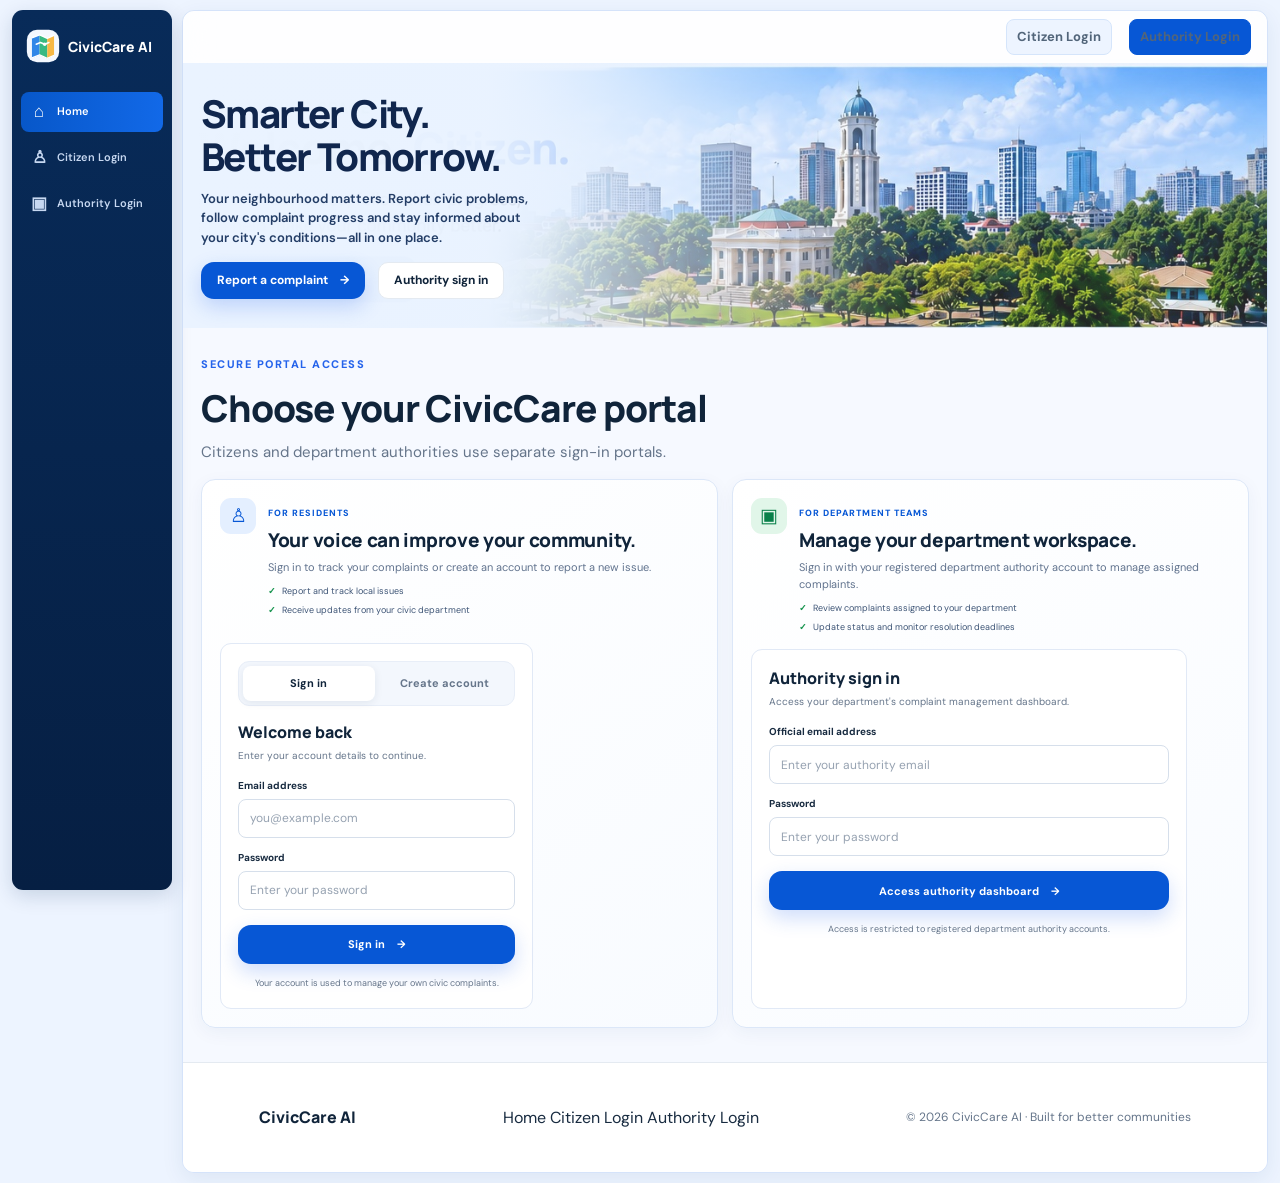
==== app/frontend/authority-dashboard.html @ 8f6accbf "Prepare CivicCare AI deployment Co-authored-by: Copilot <223556219+Copilot@users.noreply.github.com>" ====
<!DOCTYPE html>
<html lang="en">
<head>
    <meta charset="UTF-8">
    <meta name="viewport" content="width=device-width, initial-scale=1.0">
    <meta name="theme-color" content="#102a43">

    <title>Authority Dashboard | CivicCare AI</title>

    <link rel="stylesheet" href="css/style.css">
   
    <style>
        .authority-layout {
            min-height: 100vh;
            background: #f3f6fb;
            color: #172b4d;
        }

        .authority-header {
            display: flex;
            align-items: center;
            justify-content: space-between;
            gap: 20px;
            padding: 20px 5%;
            background: #102a43;
            color: #fff;
        }

        .authority-brand h1 {
            margin: 0;
            font-size: 25px;
        }

        .authority-brand p {
            margin: 5px 0 0;
            color: #cbd8e5;
            font-size: 14px;
        }

        .authority-user {
            display: flex;
            align-items: center;
            gap: 15px;
        }

        .authority-user-info {
            text-align: right;
        }

        .authority-user-info strong,
        .authority-user-info span {
            display: block;
        }

        .authority-user-info span {
            margin-top: 4px;
            color: #cbd8e5;
            font-size: 13px;
        }

        .authority-logout {
            padding: 10px 16px;
            border: 1px solid #ffffff80;
            border-radius: 8px;
            background: transparent;
            color: #fff;
            cursor: pointer;
            font-weight: 600;
        }

        .authority-logout:hover {
            background: #ffffff18;
        }

        .authority-main {
            width: min(1400px, 92%);
            margin: 30px auto;
        }

        .authority-welcome {
            margin-bottom: 25px;
        }

        .authority-welcome h2 {
            margin: 0 0 8px;
            font-size: clamp(25px, 3vw, 34px);
        }

        .authority-welcome p {
            margin: 0;
            color: #52647a;
            line-height: 1.6;
        }

        .authority-stats {
            display: grid;
            grid-template-columns: repeat(5, minmax(0, 1fr));
            gap: 16px;
            margin-bottom: 28px;
        }

        .authority-stat {
            padding: 22px;
            border: 1px solid #e1e8f0;
            border-radius: 14px;
            background: #fff;
            box-shadow: 0 4px 14px #102a4308;
        }

        .authority-stat span {
            display: block;
            color: #52647a;
            font-size: 14px;
            font-weight: 600;
        }

        .authority-stat strong {
            display: block;
            margin-top: 12px;
            font-size: 32px;
        }

        .authority-stat.submitted {
            border-top: 4px solid #2563eb;
        }

        .authority-stat.progress {
            border-top: 4px solid #d97706;
        }

        .authority-stat.resolved {
            border-top: 4px solid #15803d;
        }

        .authority-stat.rejected {
            border-top: 4px solid #dc2626;
        }

        .authority-panel {
            margin-bottom: 25px;
            padding: 24px;
            border: 1px solid #e1e8f0;
            border-radius: 14px;
            background: #fff;
            box-shadow: 0 4px 14px #102a4308;
        }

        .authority-panel-heading {
            display: flex;
            align-items: center;
            justify-content: space-between;
            gap: 15px;
            margin-bottom: 20px;
        }

        .authority-panel-heading h3 {
            margin: 0;
            font-size: 21px;
        }

        .authority-filters {
            display: grid;
            grid-template-columns: minmax(200px, 2fr) repeat(2, minmax(160px, 1fr)) auto;
            gap: 12px;
            margin-bottom: 20px;
        }

        .authority-filters input,
        .authority-filters select {
            width: 100%;
            min-width: 0;
            padding: 12px 13px;
            border: 1px solid #cbd5e1;
            border-radius: 8px;
            background: #fff;
            color: #172b4d;
            font-size: 14px;
        }

        .authority-button {
            padding: 12px 16px;
            border: 0;
            border-radius: 8px;
            background: #1769aa;
            color: #fff;
            cursor: pointer;
            font-weight: 600;
        }

        .authority-button:hover {
            background: #12548a;
        }

        .authority-button:disabled {
            opacity: 0.6;
            cursor: not-allowed;
        }

        .authority-table-wrap {
            overflow-x: auto;
        }

        .authority-table {
            width: 100%;
            border-collapse: collapse;
            text-align: left;
        }

        .authority-table th,
        .authority-table td {
            padding: 15px 13px;
            border-bottom: 1px solid #e8edf3;
            vertical-align: top;
        }

        .authority-table th {
            background: #f8fafc;
            color: #52647a;
            font-size: 12px;
            letter-spacing: 0.04em;
            text-transform: uppercase;
            white-space: nowrap;
        }

        .authority-table td {
            font-size: 14px;
            line-height: 1.6;
        }

        .authority-table td strong {
            color: #102a43;
        }

        .authority-table td select {
            min-width: 135px;
            padding: 9px;
            border: 1px solid #cbd5e1;
            border-radius: 7px;
            background: #fff;
            color: #172b4d;
        }

        .authority-status {
            display: inline-block;
            padding: 5px 9px;
            border-radius: 20px;
            font-size: 12px;
            font-weight: 700;
            white-space: nowrap;
        }

        .authority-status.submitted {
            background: #dbeafe;
            color: #1d4ed8;
        }

        .authority-status.in_progress {
            background: #fef3c7;
            color: #92400e;
        }

        .authority-status.resolved {
            background: #dcfce7;
            color: #166534;
        }

        .authority-status.rejected {
            background: #fee2e2;
            color: #991b1b;
        }

        .authority-pagination {
            display: flex;
            align-items: center;
            justify-content: space-between;
            gap: 15px;
            margin-top: 20px;
        }

        .authority-pagination p {
            color: #52647a;
            font-size: 14px;
        }

        .authority-pagination-buttons {
            display: flex;
            gap: 8px;
        }

        .authority-pagination-buttons button {
            padding: 9px 14px;
            border: 1px solid #cbd5e1;
            border-radius: 7px;
            background: #fff;
            color: #172b4d;
            cursor: pointer;
        }

        .authority-pagination-buttons button:disabled {
            opacity: 0.45;
            cursor: not-allowed;
        }

        .authority-message {
            margin-bottom: 18px;
            padding: 13px 15px;
            border-radius: 8px;
            line-height: 1.5;
        }

        .authority-message[hidden] {
            display: none;
        }

        .authority-message.error {
            background: #fee2e2;
            color: #991b1b;
        }

        .authority-message.success {
            background: #dcfce7;
            color: #166534;
        }

        .authority-message.info {
            background: #dbeafe;
            color: #1d4ed8;
        }

        .authority-empty {
            padding: 35px 15px;
            color: #64748b;
            text-align: center;
        }

        .authority-footer {
            padding: 22px;
            color: #64748b;
            text-align: center;
            font-size: 13px;
        }

        @media (max-width: 1050px) {
            .authority-stats {
                grid-template-columns: repeat(3, minmax(0, 1fr));
            }

            .authority-filters {
                grid-template-columns: repeat(2, minmax(0, 1fr));
            }
        }

        @media (max-width: 600px) {
            .authority-header {
                align-items: flex-start;
                flex-direction: column;
            }

            .authority-user {
                width: 100%;
                justify-content: space-between;
            }

            .authority-user-info {
                text-align: left;
            }

            .authority-main {
                width: 94%;
                margin-top: 22px;
            }

            .authority-stats {
                grid-template-columns: repeat(2, minmax(0, 1fr));
                gap: 10px;
            }

            .authority-stat {
                padding: 16px;
            }

            .authority-stat strong {
                font-size: 27px;
            }

            .authority-panel {
                padding: 16px;
            }

            .authority-filters {
                grid-template-columns: 1fr;
            }

            .authority-pagination {
                align-items: flex-start;
                flex-direction: column;
            }
        }
    </style>
        <link rel="stylesheet" href="css/authority-dashboard.css">
    </head>

<body class="authority-dashboard-v2">
<div class="authority-layout">

<div class="civic-dashboard-shell authority-shell">
    <aside class="civic-sidebar" aria-label="Authority navigation">
        <a class="civic-sidebar-brand" href="index.html"><span class="civic-logo"><img src="assets/civiccare-mark.svg" alt=""></span><span>CivicCare AI</span></a>
        <nav class="civic-sidebar-nav">
            <a class="is-active" href="#authority-home">▦ <span>Dashboard</span></a>
            <a href="#authority-complaints">▤ <span>Complaints</span></a>
            <a href="#authority-overdue">◷ <span>Overdue</span></a>
            <a href="#authority-insights">▥ <span>Performance</span></a>
            <a href="#notification-bell" onclick="document.getElementById('notification-bell').click(); return false;">♧ <span>Notifications</span></a>
            <a href="#weather-card">☼ <span>Weather Risk</span></a>
        </nav>
        <div class="civic-sidebar-foot">Department workspace</div>
    </aside>
    <div class="civic-dashboard-content">


    <header class="authority-header">
        <div class="authority-brand">
            <img class="brand-mark" src="assets/civiccare-mark.svg" alt="">
            <div>
                <h1>CivicCare AI</h1>
                <p>Department Authority Portal</p>
            </div>
        </div>

        <label class="dashboard-search">
            <span aria-hidden="true">⌕</span>
            <input type="search" aria-label="Search complaints" placeholder="Search complaints, departments...">
        </label>

        <div class="authority-user">
            <button
    type="button"
    class="notification-bell"
    id="notification-bell"
    aria-label="Open notifications"
    aria-expanded="false"
>
    <span aria-hidden="true">🔔</span>
    <span class="notification-count" id="notification-count" hidden>0</span>
</button>
            <div class="authority-user-info">
                <strong id="authority-user-name">Loading authority...</strong>
                <span id="authority-department-name">Loading department...</span>
            </div>

            <button
                type="button"
                class="authority-logout"
                id="authority-logout-button"
            >
                Log out
            </button>
            <a class="authority-button authority-map-link" id="open-complaints-map" href="complaints-map.html">
                <span aria-hidden="true">⌖</span> Complaints Map
            </a>
        </div>
    </header>

    <main class="authority-main" id="authority-home">
        <section class="authority-welcome" id="authority-department">
            <div class="authority-welcome-copy">
                <span class="authority-eyebrow"><i></i> DEPARTMENT OPERATIONS</span>
                <h2>Good day, <span id="authority-welcome-name">Authority</span></h2>
                <p>Review incoming reports, coordinate responses, and keep your community informed.</p>
                <a class="authority-hero-action" href="#authority-complaints">Review complaints <span aria-hidden="true">→</span></a>
            </div>
            <div class="authority-welcome-context">
                <span>YOUR DEPARTMENT</span>
                <strong id="authority-welcome-department">Loading department...</strong>
                <small>Department workspace</small>
            </div>
        </section>

        <section class="authority-stats" id="authority-stats-anchor" aria-label="Complaint statistics">
            <article class="authority-stat authority-stat-total">
                <span>Assigned Complaints</span>
                <strong id="authority-stat-total">—</strong>
            </article>

            <article class="authority-stat authority-stat-submitted">
                <span>Submitted</span>
                <strong id="authority-stat-submitted">—</strong>
            </article>

            <article class="authority-stat progress">
                <span>In Progress</span>
                <strong id="authority-stat-progress">—</strong>
            </article>

            <article class="authority-stat resolved">
                <span>Resolved</span>
                <strong id="authority-stat-resolved">—</strong>
            </article>
            <article class="authority-stat rejected">
                <span>Rejected</span>
                <strong id="authority-stat-rejected">—</strong>
            </article>
        </section>

        <section class="authority-insights" id="authority-insights" aria-label="Department insights">
            <article class="authority-insight-card department-performance">
                <h2>Department Performance</h2>
                <div class="performance-content">
                    <div class="performance-donut performance-donut-empty" id="authority-performance-chart" role="img" aria-label="Department performance will appear when complaint data loads">
                        <span id="authority-performance-percent">0%</span>
                    </div>
                    <div class="performance-legend">
                        <span><i class="legend-resolved"></i> Resolved <strong id="authority-legend-resolved">—</strong></span>
                        <span><i class="legend-progress"></i> In Progress <strong id="authority-legend-progress">—</strong></span>
                        <span><i class="legend-submitted"></i> Submitted <strong id="authority-legend-submitted">—</strong></span>
                        <span><i class="legend-rejected"></i> Rejected <strong id="authority-legend-rejected">—</strong></span>
                    </div>
                </div>
            </article>

            <div class="authority-insight-stack">
                <article class="authority-insight-card overdue-card" id="authority-overdue">
                    <div>
                        <h2>Overdue Complaints</h2>
                        <strong id="authority-overdue-count">—</strong>
                        <a href="#authority-complaints">View details <span aria-hidden="true">→</span></a>
                    </div>
                </article>
                <article class="authority-insight-card recent-activity-card">
                    <h2>Recent Activity</h2>
                    <ul id="authority-recent-activity">
                        <li>Loading recent complaints...</li>
                    </ul>
                </article>
            </div>
        </section>

        <div
            id="authority-message"
            class="authority-message"
            role="status"
            aria-live="polite"
            hidden>
        </div>            
        
        <div class="authority-weather-grid">
        <section class="weather-card" id="weather-card">
            <div class="weather-header">
                <div>
                    <p class="weather-eyebrow">CITY CONDITIONS</p>
                    <h2>Live Weather</h2>
                    <p id="weather-location">Loading location...</p>
                </div>
                <div class="weather-icon" id="weather-icon">🌤️</div>
            </div>

            <div id="weather-message" class="weather-message" role="status">
                Loading current weather...
            </div>

            <div id="weather-details" class="weather-details" hidden>
                <div class="weather-main">
                    <span id="weather-temperature">--°C</span>
                    <span id="weather-condition">Checking conditions...</span>
                </div>

                <div class="weather-metrics">
                    <div class="weather-metric">
                        <span>Feels like</span>
                        <strong id="weather-feels-like">--°C</strong>
                    </div>

                    <div class="weather-metric">
                        <span>Humidity</span>
                        <strong id="weather-humidity">--%</strong>
                    </div>

                    <div class="weather-metric">
                        <span>Wind speed</span>
                        <strong id="weather-wind">-- km/h</strong>
                    </div>

                    <div class="weather-metric">
                        <span>Precipitation</span>
                        <strong id="weather-rain">-- mm</strong>
                    </div>
                </div>
            </div>

            <details class="weather-location-tools">
                <summary>Change location</summary>
            <div class="weather-controls">
                <button type="button" id="weather-use-location">
                    📍 Use My Location
                </button>

                <form id="weather-city-form">
                    <label for="weather-city">Search city</label>
                    <input
                        type="text"
                        id="weather-city"
                        placeholder="Enter a city, e.g. Bengaluru"
                        maxlength="100"
                        autocomplete="off"
                    >
                    <button type="submit">Search</button>
                </form>

                <button type="button" id="weather-refresh">
                    ↻ Refresh
                </button>
            </div>
            </details>

            <p class="weather-note">
                Conditions can change quickly. Follow official local alerts during emergencies.
            </p>
        </section>
        

       <!-- Weather Risk Intelligence Panel -->
<section class="risk-dashboard" id="risk-dashboard">
    <div class="risk-panel-heading">
        <div>
            <p class="risk-eyebrow">CIVICCARE INTELLIGENCE</p>
            <h2>Weather Risk Monitor</h2>
            <p id="risk-location">Loading location...</p>
        </div>

        <div class="risk-overall-wrap">
            <span>Overall Risk Level</span>
            <strong id="risk-overall" data-risk="low">Loading...</strong>
        </div>
    </div>

    <p id="risk-message" role="status">
        Assessing current weather risks...
    </p>

    <div class="risk-indicators" id="risk-indicators"></div>

    <button type="button" id="risk-refresh">
        Refresh alerts
    </button>
</section>
<!-- End Weather Risk Intelligence Panel -->
</div>

        <section class="authority-quick-filters">
    <div class="quick-filter-heading">
        <div>
            <h2>Complaint Overview</h2>
            <p>Quickly filter complaints by their current status.</p>
        </div>
        <span class="live-indicator">● Live data</span>
    </div>

    <div class="quick-filter-buttons">
        <button type="button" class="quick-filter active"
                onclick="filterAuthorityComplaints('')">
            All Complaints
        </button>

        <button type="button" class="quick-filter"
                onclick="filterAuthorityComplaints('submitted')">
            Submitted
        </button>

        <button type="button" class="quick-filter"
                onclick="filterAuthorityComplaints('in_progress')">
            In Progress
        </button>

        <button type="button" class="quick-filter"
                onclick="filterAuthorityComplaints('resolved')">
            Resolved
        </button>

        <button type="button" class="quick-filter"
                onclick="filterAuthorityComplaints('rejected')">
            Rejected
        </button>
    </div>
</section>

        <section class="authority-panel" id="authority-complaints">
            <div class="authority-panel-heading">
                <h3>Department Complaints</h3>

                <button
                    type="button"
                    class="authority-button"
                    id="authority-refresh-button"
                >
                    Refresh
                </button>
            </div>

            <div class="authority-filters">
                <input
                    type="search"
                    id="authority-search"
                    placeholder="Search title, description, location..."
                    aria-label="Search complaints"
                >

                <select id="authority-status-filter" aria-label="Filter by status">
                    <option value="">All statuses</option>
                    <option value="submitted">Submitted</option>
                    <option value="in_progress">In Progress</option>
                    <option value="resolved">Resolved</option>
                    <option value="rejected">Rejected</option>
                </select>

                <select id="authority-category-filter" aria-label="Filter by category">
                    <option value="">All categories</option>
                    <option value="garbage">Garbage</option>
                    <option value="roads">Roads</option>
                    <option value="streetlights">Streetlights</option>
                    <option value="water supply">Water Supply</option>
                    <option value="drainage">Drainage</option>
                    <option value="public safety">Public Safety</option>
                    <option value="other">Other</option>
                </select>

                <button
                    type="button"
                    class="authority-button"
                    id="authority-apply-filters"
                >
                    Apply filters
                </button>
            </div>

            <div class="authority-table-wrap">
                <table class="authority-table">
                    <thead>
                        <tr>
                            <th>ID / Date</th>
                            <th>Complaint</th>
                            <th>Category</th>
                            <th>Location</th>
                            <th>Status</th>
                            <th>Due Date</th>
                            <th>Update Status</th>
                        </tr>
                    </thead>

                    <tbody id="authority-complaints-body">
                        <tr>
                            <td colspan="7" class="authority-empty">
                                Loading complaints...
                            </td>
                        </tr>
                    </tbody>
                </table>
            </div>

            <div class="authority-pagination">
                <p id="authority-pagination-info">Loading page information...</p>

                <div class="authority-pagination-buttons">
                    <button
                        type="button"
                        id="authority-previous-page"
                        disabled
                    >
                        Previous
                    </button>

                    <button
                        type="button"
                        id="authority-next-page"
                        disabled
                    >
                        Next
                    </button>
                </div>
            </div>
        </section>
    </main>

    <footer class="authority-footer">
        CivicCare AI · Supporting accountable civic issue resolution
    </footer>

    </div>
</div>
</div>

<script src="js/authority-dashboard.js"></script>
<script src="js/weather.js"></script>
<script src="js/risk-dashboard.js"></script>
<script src="js/notifications.js"></script>
</body>
</html>
---- app/frontend/css/style.css ----
@import url('https://fonts.googleapis.com/css2?family=DM+Sans:wght@400;500;600;700&family=Manrope:wght@400;500;600;700;800&display=swap');

:root {
    --navy: #10243a;
    --navy-light: #18344f;
    --blue: #2463eb;
    --blue-light: #eaf1ff;
    --green: #17845d;
    --green-light: #e4f5ed;
    --text: #182b40;
    --muted: #65758a;
    --surface: #ffffff;
    --background: #f6f8fb;
    --border: #e4eaf1;
    --radius: 20px;
    --shadow: 0 18px 50px rgba(16, 36, 58, 0.08);
}

* {
    box-sizing: border-box;
    margin: 0;
    padding: 0;
}

html {
    scroll-behavior: smooth;
    scroll-padding-top: 90px;
}

body {
    font-family: 'DM Sans', sans-serif;
    color: var(--text);
    background: var(--background);
    line-height: 1.6;
    -webkit-font-smoothing: antialiased;
}

a {
    color: inherit;
    text-decoration: none;
}

.topbar {
    min-height: 82px;
    padding: 0 7%;
    display: flex;
    align-items: center;
    justify-content: space-between;
    background: rgba(255, 255, 255, 0.96);
    border-bottom: 1px solid var(--border);
}

.brand {
    display: flex;
    align-items: center;
    gap: 12px;
}

.brand-icon {
    width: 44px;
    height: 44px;
    display: grid;
    place-items: center;
    color: white;
    background: var(--blue);
    border-radius: 13px;
    font-family: 'Manrope', sans-serif;
    font-size: 25px;
    font-weight: 800;
}

.brand-copy {
    display: flex;
    flex-direction: column;
    line-height: 1.3;
}

.brand-copy strong {
    font-family: 'Manrope', sans-serif;
    font-size: 19px;
    font-weight: 800;
    letter-spacing: -0.7px;
}

.brand-copy strong span {
    color: var(--blue);
}

.brand-copy small {
    margin-top: 3px;
    color: var(--muted);
    font-size: 9px;
    font-weight: 700;
    letter-spacing: 1.4px;
}

.topbar-link {
    color: var(--navy);
    font-size: 14px;
    font-weight: 700;
}

.topbar-link span {
    margin-left: 6px;
    color: var(--blue);
}

.hero {
    min-height: 550px;
    padding: 75px 9% 85px;
    display: grid;
    grid-template-columns: 1.05fr 0.95fr;
    align-items: center;
    gap: 60px;
    overflow: hidden;
    background:
        radial-gradient(ellipse at 82% 35%, #e5edff 0, transparent 42%),
        linear-gradient(120deg, #ffffff 15%, #f4f7ff 100%);
}

.hero-content {
    max-width: 570px;
}

.eyebrow {
    display: inline-flex;
    align-items: center;
    gap: 9px;
    padding: 8px 13px;
    color: #2354bd;
    background: #eaf1ff;
    border: 1px solid #d9e5ff;
    border-radius: 30px;
    font-size: 11px;
    font-weight: 800;
    letter-spacing: 1.1px;
}

.status-dot,
.live-indicator {
    width: 8px;
    height: 8px;
    background: #19a66e;
    border-radius: 50%;
}

.hero h1 {
    margin-top: 25px;
    color: var(--navy);
    font-family: 'Manrope', sans-serif;
    font-size: clamp(38px, 4.4vw, 61px);
    font-weight: 800;
    line-height: 1.12;
    letter-spacing: -2.6px;
}

.hero h1 span {
    color: var(--blue);
}

.hero-description {
    max-width: 520px;
    margin-top: 23px;
    color: var(--muted);
    font-size: 16px;
    line-height: 1.9;
}

.hero-actions {
    display: flex;
    flex-wrap: wrap;
    gap: 13px;
    margin-top: 31px;
}

.button {
    min-height: 49px;
    padding: 0 21px;
    display: inline-flex;
    align-items: center;
    justify-content: center;
    gap: 12px;
    border: 1px solid transparent;
    border-radius: 10px;
    font-size: 14px;
    font-weight: 700;
    transition: transform 0.2s ease, box-shadow 0.2s ease;
}

.button:hover,
.portal-link:hover {
    transform: translateY(-2px);
}

.button-primary {
    color: white;
    background: var(--blue);
    box-shadow: 0 8px 20px rgba(36, 99, 235, 0.22);
}

.button-primary:hover {
    box-shadow: 0 12px 25px rgba(36, 99, 235, 0.3);
}

.button-secondary {
    color: var(--navy);
    background: white;
    border-color: var(--border);
}

.hero-note {
    margin-top: 24px;
    color: var(--muted);
    font-size: 12px;
}

.hero-note span {
    margin-right: 6px;
    color: var(--green);
    font-weight: 800;
}

.hero-visual {
    min-height: 390px;
    position: relative;
    display: flex;
    align-items: center;
    justify-content: center;
}

.visual-glow {
    position: absolute;
    width: 320px;
    height: 320px;
    background: #dce7ff;
    border-radius: 50%;
    filter: blur(2px);
}

.visual-label {
    position: absolute;
    top: 0;
    left: 4%;
    z-index: 3;
    padding: 13px 16px;
    display: flex;
    align-items: center;
    gap: 11px;
    background: white;
    border: 1px solid var(--border);
    border-radius: 13px;
    box-shadow: var(--shadow);
}

.visual-label-icon {
    width: 36px;
    height: 36px;
    display: grid;
    place-items: center;
    color: var(--blue);
    background: var(--blue-light);
    border-radius: 10px;
    font-size: 22px;
}

.visual-label strong,
.floating-card strong {
    display: block;
    color: var(--navy);
    font-size: 12px;
}

.visual-label small,
.floating-card small {
    display: block;
    margin-top: 2px;
    color: var(--muted);
    font-size: 10px;
}

.city-art {
    position: relative;
    width: 100%;
    max-width: 460px;
    height: 320px;
    overflow: hidden;
    border: 1px solid #dce5fa;
    border-radius: 45% 45% 24px 24px;
    background: linear-gradient(180deg, #dbe8ff 0%, #f5f8ff 78%);
    box-shadow: 0 24px 60px rgba(41, 76, 142, 0.13);
}

.sun {
    position: absolute;
    top: 35px;
    right: 70px;
    width: 55px;
    height: 55px;
    background: #ffda8b;
    border-radius: 50%;
}

.cloud {
    position: absolute;
    width: 58px;
    height: 15px;
    background: rgba(255, 255, 255, 0.9);
    border-radius: 30px;
}

.cloud::before,
.cloud::after {
    position: absolute;
    content: '';
    background: inherit;
    border-radius: 50%;
}

.cloud::before {
    width: 22px;
    height: 22px;
    left: 10px;
    top: -10px;
}

.cloud::after {
    width: 18px;
    height: 18px;
    right: 10px;
    top: -7px;
}

.cloud-one {
    top: 65px;
    left: 45px;
}

.cloud-two {
    top: 105px;
    right: 32px;
    transform: scale(0.75);
}

.building {
    position: absolute;
    bottom: 75px;
    display: flex;
    align-content: start;
    justify-content: center;
    flex-wrap: wrap;
    gap: 10px;
    padding: 14px 8px;
    border-radius: 5px 5px 0 0;
    background: #91a9d2;
}

.building span {
    width: 9px;
    height: 13px;
    background: #e6efff;
    border-radius: 2px;
}

.building-one {
    left: 9%;
    width: 62px;
    height: 115px;
    background: #91a9d2;
}

.building-two {
    left: 24%;
    width: 75px;
    height: 160px;
    background: #6d8dbc;
}

.building-three {
    left: 42%;
    width: 69px;
    height: 128px;
    background: #a4b7d7;
}

.building-four {
    right: 17%;
    width: 78px;
    height: 177px;
    background: #7795c2;
}

.building-five {
    right: 4%;
    width: 50px;
    height: 105px;
    background: #a5b8d6;
}

.city-ground {
    position: absolute;
    bottom: 65px;
    width: 100%;
    height: 16px;
    background: #91c9b0;
}

.road {
    position: absolute;
    bottom: 0;
    width: 100%;
    height: 68px;
    background: #536b88;
}

.road-line {
    position: absolute;
    bottom: 31px;
    left: 0;
    width: 100%;
    border-top: 3px dashed #ffffff;
}

.tree {
    position: absolute;
    z-index: 2;
    bottom: 65px;
    width: 22px;
    height: 36px;
    background: #21835d;
    border-radius: 50% 50% 35% 35%;
}

.tree::after {
    position: absolute;
    content: '';
    bottom: -11px;
    left: 9px;
    width: 5px;
    height: 16px;
    background: #7e634b;
}

.tree-one {
    left: 6%;
}

.tree-two {
    right: 6%;
    transform: scale(1.15);
}

.map-pin {
    position: absolute;
    z-index: 3;
    width: 34px;
    height: 34px;
    display: grid;
    place-items: center;
    color: white;
    background: var(--blue);
    border: 3px solid white;
    border-radius: 50% 50% 50% 4px;
    box-shadow: 0 4px 12px #536f9b;
    transform: rotate(-45deg);
}

.map-pin span {
    transform: rotate(45deg);
    font-weight: 800;
}

.pin-one {
    top: 125px;
    left: 35%;
}

.pin-two {
    top: 165px;
    right: 20%;
    background: #159565;
}

.floating-card {
    position: absolute;
    z-index: 4;
    padding: 13px 15px;
    display: flex;
    align-items: center;
    gap: 11px;
    background: white;
    border: 1px solid var(--border);
    border-radius: 13px;
    box-shadow: var(--shadow);
}

.floating-card-top {
    top: 96px;
    right: -4%;
}

.floating-card-bottom {
    bottom: 4px;
    left: -3%;
}

.floating-icon {
    width: 36px;
    height: 36px;
    display: grid;
    place-items: center;
    border-radius: 10px;
    font-size: 20px;
    font-weight: 800;
}

.icon-blue {
    color: var(--blue);
    background: var(--blue-light);
}

.icon-green {
    color: var(--green);
    background: var(--green-light);
}

.live-indicator {
    margin-left: 7px;
    flex-shrink: 0;
}

.portal-section,
.process-section {
    max-width: 1180px;
    margin: 0 auto;
    padding: 85px 35px;
}

.section-heading {
    margin-bottom: 30px;
    display: flex;
    align-items: end;
    justify-content: space-between;
    gap: 20px;
}

.section-kicker {
    color: var(--blue);
    font-size: 11px;
    font-weight: 800;
    letter-spacing: 1.5px;
}

.section-heading h2,
.closing-banner h2 {
    margin-top: 9px;
    color: var(--navy);
    font-family: 'Manrope', sans-serif;
    font-size: clamp(28px, 3vw, 37px);
    font-weight: 800;
    line-height: 1.25;
    letter-spacing: -1px;
}

.section-heading p {
    margin-top: 9px;
    color: var(--muted);
    font-size: 15px;
}

.section-number {
    padding-bottom: 6px;
    color: #8491a3;
    font-size: 12px;
    font-weight: 700;
    letter-spacing: 1px;
}

.portal-grid {
    display: grid;
    grid-template-columns: repeat(2, minmax(0, 1fr));
    gap: 24px;
}

.portal-card {
    min-height: 300px;
    padding: 29px;
    background: white;
    border: 1px solid var(--border);
    border-radius: var(--radius);
    box-shadow: 0 10px 35px rgba(16, 36, 58, 0.035);
    transition: transform 0.2s ease, box-shadow 0.2s ease;
}

.portal-card:hover {
    transform: translateY(-4px);
    box-shadow: var(--shadow);
}

.portal-icon {
    width: 51px;
    height: 51px;
    display: grid;
    place-items: center;
    border-radius: 14px;
    font-size: 26px;
}

.citizen-icon {
    color: var(--blue);
    background: var(--blue-light);
}

.authority-icon {
    color: var(--green);
    background: var(--green-light);
}

.portal-tag {
    display: block;
    margin-top: 20px;
    color: var(--muted);
    font-size: 10px;
    font-weight: 800;
    letter-spacing: 1.2px;
}

.portal-card h3 {
    margin-top: 5px;
    color: var(--navy);
    font-family: 'Manrope', sans-serif;
    font-size: 23px;
    font-weight: 800;
}

.portal-card p {
    max-width: 420px;
    margin-top: 9px;
    color: var(--muted);
    font-size: 14px;
    line-height: 1.8;
}

.portal-link {
    display: inline-flex;
    align-items: center;
    gap: 10px;
    margin-top: 22px;
    color: var(--blue);
    font-size: 13px;
    font-weight: 800;
    transition: transform 0.2s ease;
}

.authority-card .portal-link {
    color: var(--green);
}

.access-placeholder {
    margin-top: 15px;
    padding: 19px 22px;
    scroll-margin-top: 100px;
    background: white;
    border: 1px dashed #c9d5e4;
    border-radius: 12px;
}

.access-placeholder strong {
    color: var(--navy);
    font-size: 14px;
}

.access-placeholder p {
    margin-top: 4px;
    color: var(--muted);
    font-size: 13px;
}

.process-section {
    padding-top: 25px;
}

.process-grid {
    display: grid;
    grid-template-columns: repeat(3, minmax(0, 1fr));
    gap: 22px;
}

.process-item {
    padding: 25px;
    background: white;
    border: 1px solid var(--border);
    border-radius: 15px;
}

.process-number {
    color: var(--blue);
    font-family: 'Manrope', sans-serif;
    font-size: 30px;
    font-weight: 800;
    letter-spacing: -1px;
}

.process-item h3 {
    margin-top: 13px;
    color: var(--navy);
    font-size: 19px;
}

.process-item p {
    margin-top: 8px;
    color: var(--muted);
    font-size: 14px;
    line-height: 1.8;
}

.closing-banner {
    margin: 0 7% 65px;
    padding: 44px 48px;
    display: flex;
    align-items: center;
    justify-content: space-between;
    gap: 25px;
    color: white;
    background:
        radial-gradient(ellipse at 85% 15%, #294b74 0%, transparent 45%),
        var(--navy);
    border-radius: 22px;
}

.closing-banner .section-kicker {
    color: #9fc1ff;
}

.closing-banner h2 {
    color: white;
    font-size: clamp(25px, 3vw, 34px);
}

.button-light {
    flex-shrink: 0;
    color: var(--navy);
    background: white;
}

.footer {
    min-height: 110px;
    padding: 25px 7%;
    display: flex;
    align-items: center;
    justify-content: space-between;
    flex-wrap: wrap;
    gap: 12px 25px;
    background: white;
    border-top: 1px solid var(--border);
}

.footer-brand {
    color: var(--navy);
    font-family: 'Manrope', sans-serif;
    font-weight: 800;
}

.footer p,
.footer > span {
    color: var(--muted);
    font-size: 12px;
}
/* SLA and emergency indicators */
.authority-due-date {
    min-width: 155px;
}

.sla-badge {
    display: inline-block;
    padding: 5px 10px;
    margin: 3px 0;
    border-radius: 6px;
    font-size: 12px;
    font-weight: 700;
}

.sla-overdue {
    background: #fee2e2;
    color: #991b1b;
}

.sla-emergency {
    background: #ffedd5;
    color: #9a3412;
}

.sla-muted {
    color: #64748b;
    font-size: 12px;
}
@media (max-width: 1050px) {
    .hero {
        padding-right: 6%;
        padding-left: 6%;
        gap: 35px;
    }

    .floating-card-top {
        right: -1%;
    }

    .floating-card-bottom {
        left: -1%;
    }
}

@media (max-width: 800px) {
    .hero {
        grid-template-columns: 1fr;
        padding: 60px 7% 70px;
    }

    .hero-content {
        max-width: 650px;
    }

    .hero-visual {
        width: 100%;
        max-width: 550px;
        margin: 10px auto 0;
    }

    .portal-section,
    .process-section {
        padding: 65px 6%;
    }

    .closing-banner {
        margin-right: 6%;
        margin-left: 6%;
        padding: 35px;
    }
}

@media (max-width: 560px) {
    .topbar {
        min-height: 72px;
        padding: 0 5%;
    }

    .brand-icon {
        width: 39px;
        height: 39px;
    }

    .brand-copy strong {
        font-size: 17px;
    }

    .brand-copy small {
        font-size: 8px;
        letter-spacing: 0.9px;
    }

    .topbar-link {
        font-size: 12px;
    }

    .hero {
        padding: 48px 6% 55px;
    }

    .hero h1 {
        font-size: clamp(37px, 10vw, 49px);
        letter-spacing: -1.7px;
    }

    .hero-description {
        font-size: 14px;
    }

    .hero-visual {
        min-height: 320px;
    }

    .city-art {
        height: 270px;
    }

    .visual-glow {
        width: 250px;
        height: 250px;
    }

    .visual-label {
        left: 0;
        top: -3px;
        padding: 9px 11px;
    }

    .visual-label-icon {
        width: 30px;
        height: 30px;
    }

    .floating-card {
        padding: 10px;
        gap: 8px;
    }

    .floating-card-top {
        top: 76px;
        right: -3px;
    }

    .floating-card-bottom {
        bottom: -2px;
        left: -3px;
    }

    .floating-icon {
        width: 31px;
        height: 31px;
        font-size: 17px;
    }

    .floating-card strong {
        font-size: 10px;
    }

    .floating-card small {
        font-size: 9px;
    }

    .building {
        bottom: 67px;
        gap: 7px;
        padding: 12px 6px;
    }

    .building-one {
        height: 90px;
    }

    .building-two {
        height: 130px;
    }

    .building-three {
        height: 105px;
    }

    .building-four {
        height: 145px;
    }

    .building-five {
        height: 85px;
    }

    .city-ground {
        bottom: 57px;
    }

    .road {
        height: 60px;
    }

    .road-line {
        bottom: 27px;
    }

    .tree {
        bottom: 57px;
    }

    .portal-grid,
    .process-grid {
        grid-template-columns: 1fr;
    }

    .portal-card {
        min-height: auto;
        padding: 24px;
    }

    .section-heading {
        align-items: start;
    }

    .section-number {
        font-size: 10px;
        white-space: nowrap;
    }

    .closing-banner {
        margin-bottom: 40px;
        padding: 30px 23px;
        align-items: flex-start;
        flex-direction: column;
    }

    .footer {
        align-items: flex-start;
        flex-direction: column;
        gap: 8px;
    }
}

@media (prefers-reduced-motion: reduce) {
    *,
    *::before,
    *::after {
        scroll-behavior: auto !important;
        transition-duration: 0.01ms !important;
    }
}


/* Citizen authentication */

.auth-section {
    max-width: 1180px;
    margin: 0 auto;
    padding: 65px 35px 90px;
    display: grid;
    grid-template-columns: 0.9fr 1.1fr;
    align-items: start;
    gap: 55px;
    scroll-margin-top: 90px;
}

.auth-intro h2 {
    margin-top: 12px;
    color: var(--navy);
    font-family: 'Manrope', sans-serif;
    font-size: clamp(28px, 3vw, 40px);
    line-height: 1.25;
    letter-spacing: -1px;
}

.auth-intro > p {
    margin-top: 15px;
    color: var(--muted);
    font-size: 15px;
    line-height: 1.9;
}

.auth-card {
    padding: 28px;
    background: white;
    border: 1px solid var(--border);
    border-radius: var(--radius);
    box-shadow: var(--shadow);
}

.auth-tabs {
    display: grid;
    grid-template-columns: 1fr 1fr;
    gap: 7px;
    padding: 5px;
    background: var(--background);
    border-radius: 11px;
}

.auth-tab {
    min-height: 43px;
    padding: 8px;
    color: var(--muted);
    background: transparent;
    border: 0;
    border-radius: 8px;
    font: inherit;
    font-size: 14px;
    font-weight: 700;
    cursor: pointer;
}

.auth-tab.active {
    color: var(--navy);
    background: white;
    box-shadow: 0 2px 8px rgba(16, 36, 58, 0.08);
}

.auth-form {
    margin-top: 25px;
}

.auth-form h3 {
    color: var(--navy);
    font-family: 'Manrope', sans-serif;
    font-size: 22px;
    line-height: 1.4;
}

.form-description {
    margin-top: 5px;
    margin-bottom: 23px;
    color: var(--muted);
    font-size: 13px;
    line-height: 1.7;
}

.auth-form label {
    display: block;
    margin: 17px 0 7px;
    color: var(--text);
    font-size: 13px;
    font-weight: 700;
}

.auth-form input {
    width: 100%;
    min-height: 49px;
    padding: 12px 14px;
    color: var(--text);
    background: white;
    border: 1px solid #d6dfeb;
    border-radius: 9px;
    font-family: inherit;
    font-size: 16px;
}

.auth-form input::placeholder {
    color: #96a2b1;
}

.auth-form input:focus {
    outline: 3px solid #dce7ff;
    border-color: var(--blue);
}

.auth-submit {
    width: 100%;
    margin-top: 24px;
    cursor: pointer;
    font-family: inherit;
}

.auth-submit:disabled {
    cursor: wait;
    opacity: 0.65;
}

.auth-security {
    margin-top: 21px;
    color: var(--muted);
    font-size: 12px;
    line-height: 1.7;
    text-align: center;
}

.auth-message {
    margin-top: 18px;
    padding: 12px 14px;
    color: var(--navy);
    background: var(--blue-light);
    border: 1px solid #d6e3ff;
    border-radius: 9px;
    font-size: 13px;
    line-height: 1.7;
    overflow-wrap: anywhere;
}

.auth-message.error {
    color: #a12424;
    background: #fff0f0;
    border-color: #f2cccc;
}

.auth-message.success {
    color: #116b49;
    background: #e8f7ef;
    border-color: #c5ead6;
}

@media (max-width: 800px) {
    .auth-section {
        grid-template-columns: 1fr;
        gap: 25px;
        padding: 55px 6%;
    }

    .auth-intro {
        max-width: 600px;
    }
}

@media (max-width: 480px) {
    .auth-card {
        padding: 20px;
    }

    .auth-section {
        padding-right: 5%;
        padding-left: 5%;
    }
}


/* ==========================================
   CIVICCARE AI — CITIZEN DASHBOARD
   ========================================== */

.dashboard-page {
    min-height: 100vh;
    background: #f4f7fb;
    color: #243449;
    font-family: "DM Sans", sans-serif;
}

.dashboard-page * {
    box-sizing: border-box;
}

.dashboard-header {
    position: sticky;
    top: 0;
    z-index: 50;
    min-height: 82px;
    padding: 14px clamp(20px, 5vw, 70px);
    display: flex;
    justify-content: space-between;
    align-items: center;
    gap: 20px;
    background: #ffffff;
    border-bottom: 1px solid #e3eaf2;
    box-shadow: 0 3px 14px rgba(16, 36, 58, 0.04);
}

.dashboard-header .brand {
    display: inline-flex;
    align-items: center;
    gap: 12px;
    text-decoration: none;
}

.dashboard-header .brand-mark {
    width: 44px;
    height: 44px;
    display: grid;
    place-items: center;
    border-radius: 13px;
    background: #174ea6;
    color: white;
    font-family: "Manrope", sans-serif;
    font-size: 25px;
    font-weight: 800;
}

.dashboard-header .brand-copy {
    display: flex;
    flex-direction: column;
    gap: 3px;
}

.dashboard-header .brand-copy strong {
    color: #10243a;
    font-family: "Manrope", sans-serif;
    font-size: 20px;
    font-weight: 800;
}

.dashboard-header .brand-copy strong span {
    color: #2864c5;
}

.dashboard-header .brand-copy small {
    color: #718096;
    font-size: 9px;
    font-weight: 700;
    letter-spacing: 1.3px;
}

.dashboard-header-actions {
    display: flex;
    align-items: center;
    gap: 22px;
}

.citizen-indicator {
    display: inline-flex;
    align-items: center;
    gap: 8px;
    color: #526277;
    font-size: 13px;
    font-weight: 600;
}

.status-dot {
    width: 9px;
    height: 9px;
    border-radius: 50%;
    background: #1b9b68;
    box-shadow: 0 0 0 4px #e3f7ed;
}

.dashboard-page .button {
    min-height: 44px;
    padding: 11px 18px;
    display: inline-flex;
    justify-content: center;
    align-items: center;
    gap: 9px;
    border-radius: 9px;
    font-family: "DM Sans", sans-serif;
    font-size: 14px;
    font-weight: 700;
    text-decoration: none;
    transition: background 0.2s ease, border-color 0.2s ease, transform 0.2s ease;
    cursor: pointer;
}

.dashboard-page .button-primary {
    color: white;
    background: #174ea6;
    border: 1px solid #174ea6;
}

.dashboard-page .button-primary:hover {
    background: #123e87;
    border-color: #123e87;
    transform: translateY(-1px);
}

.dashboard-page .button-outline {
    color: #24476e;
    background: white;
    border: 1px solid #d6e0ec;
}

.dashboard-page .button-outline:hover {
    background: #f0f5fc;
    border-color: #9bb7df;
}

.dashboard-page .button:disabled {
    opacity: 0.65;
    cursor: wait;
    transform: none;
}

.dashboard-main {
    width: min(1440px, 100%);
    margin: 0 auto;
    padding: 42px clamp(20px, 5vw, 70px) 65px;
}

.dashboard-welcome {
    display: flex;
    justify-content: space-between;
    align-items: center;
    gap: 25px;
    margin-bottom: 34px;
}

.dashboard-welcome h1 {
    margin-top: 10px;
    color: #10243a;
    font-family: "Manrope", sans-serif;
    font-size: clamp(27px, 3.2vw, 38px);
    font-weight: 800;
    letter-spacing: -1.2px;
    line-height: 1.3;
}

.dashboard-welcome h1 span {
    color: #205bb4;
}

.dashboard-welcome p {
    max-width: 670px;
    margin-top: 10px;
    color: #64748b;
    font-size: 15px;
    line-height: 1.8;
}

.dashboard-page .section-kicker {
    color: #2864c5;
    font-size: 11px;
    font-weight: 800;
    letter-spacing: 1.7px;
}

.dashboard-stats {
    display: grid;
    grid-template-columns: repeat(4, minmax(0, 1fr));
    gap: 19px;
    margin-bottom: 29px;
}

.stat-card {
    min-height: 150px;
    padding: 23px;
    display: flex;
    flex-direction: column;
    align-items: flex-start;
    background: #ffffff;
    border: 1px solid #e1e8f1;
    border-radius: 15px;
    box-shadow: 0 5px 18px rgba(16, 36, 58, 0.035);
}

.stat-label {
    color: #64748b;
    font-size: 13px;
    font-weight: 600;
}

.stat-card strong {
    margin-top: 12px;
    color: #10243a;
    font-family: "Manrope", sans-serif;
    font-size: 34px;
    font-weight: 800;
    line-height: 1.2;
}

.stat-caption {
    margin-top: 7px;
    color: #8a98aa;
    font-size: 12px;
}

.dashboard-panel {
    margin-top: 27px;
    padding: clamp(20px, 3vw, 32px);
    background: #ffffff;
    border: 1px solid #e1e8f1;
    border-radius: 16px;
    box-shadow: 0 5px 18px rgba(16, 36, 58, 0.035);
    scroll-margin-top: 105px;
}

.panel-heading {
    display: flex;
    justify-content: space-between;
    align-items: center;
    gap: 20px;
    margin-bottom: 25px;
}

.panel-heading h2 {
    margin-top: 7px;
    color: #10243a;
    font-family: "Manrope", sans-serif;
    font-size: clamp(21px, 2vw, 26px);
    font-weight: 800;
    letter-spacing: -0.5px;
}

.panel-heading p {
    margin-top: 7px;
    color: #64748b;
    font-size: 14px;
    line-height: 1.8;
}

.complaint-form .form-grid {
    display: grid;
    grid-template-columns: repeat(2, minmax(0, 1fr));
    gap: 21px;
}

.complaint-form .form-field {
    min-width: 0;
}

.complaint-form .form-field-full {
    grid-column: 1 / -1;
}

.complaint-form label {
    display: block;
    margin-bottom: 9px;
    color: #263b53;
    font-size: 13px;
    font-weight: 700;
}

.complaint-form input,
.complaint-form select,
.complaint-form textarea {
    width: 100%;
    min-height: 49px;
    padding: 13px 14px;
    color: #243449;
    background: #ffffff;
    border: 1px solid #d5dfeb;
    border-radius: 9px;
    font-family: "DM Sans", sans-serif;
    font-size: 15px;
}

.complaint-form textarea {
    min-height: 135px;
    resize: vertical;
    line-height: 1.7;
}

.complaint-form input::placeholder,
.complaint-form textarea::placeholder {
    color: #97a4b5;
}

.complaint-form input:focus,
.complaint-form select:focus,
.complaint-form textarea:focus {
    outline: 3px solid #e0eaff;
    border-color: #2864c5;
}

.complaint-form > button {
    margin-top: 23px;
}

.complaints-heading {
    margin-bottom: 22px;
}

.complaints-table-wrap {
    width: 100%;
    overflow-x: auto;
    border: 1px solid #e5ebf3;
    border-radius: 11px;
}

.complaints-table {
    width: 100%;
    min-width: 830px;
    border-collapse: collapse;
    text-align: left;
}

.complaints-table thead {
    background: #f5f8fc;
}

.complaints-table th {
    padding: 15px 16px;
    color: #526277;
    border-bottom: 1px solid #e2e9f2;
    font-size: 11px;
    font-weight: 800;
    letter-spacing: 0.5px;
    text-transform: uppercase;
    white-space: nowrap;
}

.complaints-table td {
    padding: 17px 16px;
    color: #40536a;
    border-bottom: 1px solid #edf1f6;
    font-size: 13px;
    line-height: 1.7;
    vertical-align: middle;
}

.complaints-table tbody tr:last-child td {
    border-bottom: 0;
}

.complaints-table tbody tr:hover {
    background: #fafcff;
}

.table-empty {
    padding: 32px !important;
    color: #718096 !important;
    text-align: center;
}

.complaint-title-cell {
    max-width: 250px;
    color: #172f4a !important;
    font-weight: 700;
    overflow-wrap: anywhere;
}

.complaint-status {
    display: inline-flex;
    align-items: center;
    justify-content: center;
    padding: 6px 10px;
    border-radius: 30px;
    font-size: 11px;
    font-weight: 800;
    white-space: nowrap;
}

.status-submitted {
    color: #8b5a08;
    background: #fff3d6;
}

.status-in-progress {
    color: #174ea6;
    background: #e6efff;
}

.status-resolved {
    color: #116b49;
    background: #e0f6eb;
}

.status-rejected {
    color: #a12424;
    background: #ffebeb;
}

.status-default {
    color: #526277;
    background: #edf1f6;
}

.table-action {
    padding: 7px 10px;
    color: #174ea6;
    background: #edf4ff;
    border: 1px solid #d7e6ff;
    border-radius: 7px;
    font-family: inherit;
    font-size: 12px;
    font-weight: 700;
    cursor: pointer;
}

.table-action:hover {
    background: #dceaff;
}

.history-entry {
    position: relative;
    margin: 0 0 0 8px;
    padding: 4px 0 24px 26px;
    border-left: 2px solid #d9e5f7;
}

.history-entry:last-child {
    border-left-color: transparent;
}

.history-entry::before {
    position: absolute;
    top: 5px;
    left: -7px;
    width: 12px;
    height: 12px;
    content: "";
    background: #2864c5;
    border: 2px solid white;
    border-radius: 50%;
    box-shadow: 0 0 0 2px #d9e5f7;
}

.history-entry strong {
    color: #173452;
    font-size: 14px;
}

.history-entry time {
    display: block;
    margin-top: 5px;
    color: #8492a5;
    font-size: 12px;
}

.history-entry p {
    margin-top: 7px;
    color: #64748b;
    font-size: 13px;
    line-height: 1.7;
}

.dashboard-footer {
    padding: 24px clamp(20px, 5vw, 70px);
    display: flex;
    justify-content: space-between;
    align-items: center;
    gap: 18px;
    color: #718096;
    background: #ffffff;
    border-top: 1px solid #e3eaf2;
    font-size: 12px;
    line-height: 1.7;
}

/* The HTML hidden attribute must remain effective. */
.dashboard-page [hidden] {
    display: none !important;
}

@media (max-width: 1050px) {
    .dashboard-stats {
        grid-template-columns: repeat(2, minmax(0, 1fr));
    }

    .dashboard-main {
        padding-top: 32px;
    }
}

@media (max-width: 700px) {
    .dashboard-header {
        min-height: 72px;
        padding: 12px 18px;
    }

    .dashboard-header .brand-mark {
        width: 39px;
        height: 39px;
    }

    .dashboard-header .brand-copy strong {
        font-size: 17px;
    }

    .dashboard-header .brand-copy small {
        font-size: 8px;
        letter-spacing: 0.8px;
    }

    .dashboard-header-actions {
        gap: 10px;
    }

    .citizen-indicator {
        display: none;
    }

    .dashboard-main {
        padding: 29px 17px 45px;
    }

    .dashboard-welcome {
        align-items: flex-start;
        flex-direction: column;
        gap: 18px;
    }

    .dashboard-welcome > button {
        width: 100%;
    }

    .dashboard-stats {
        gap: 12px;
    }

    .stat-card {
        min-height: 135px;
        padding: 17px;
    }

    .stat-card strong {
        font-size: 30px;
    }

    .dashboard-panel {
        padding: 20px 16px;
    }

    .complaint-form .form-grid {
        grid-template-columns: 1fr;
        gap: 17px;
    }

    .complaint-form .form-field-full {
        grid-column: auto;
    }

    .panel-heading {
        align-items: flex-start;
    }

    .dashboard-footer {
        align-items: flex-start;
        flex-direction: column;
        padding: 22px 18px;
    }
}

@media (max-width: 420px) {
    .dashboard-header .brand-copy small {
        display: none;
    }

    .dashboard-header .brand-copy strong {
        font-size: 15px;
    }

    .logout-button {
        padding: 9px 11px !important;
        font-size: 12px !important;
    }

    .dashboard-stats {
        grid-template-columns: 1fr 1fr;
    }

    .stat-card {
        padding: 14px;
    }

    .stat-label {
        font-size: 12px;
    }

    .stat-card strong {
        font-size: 27px;
    }

    .stat-caption {
        font-size: 11px;
    }

    .complaints-heading {
        align-items: flex-start;
    }
}

.ai-category-result {
    margin-top: 12px;
    padding: 14px 16px;
    border: 1px solid #b8d9f8;
    border-radius: 10px;
    background: #eff6ff;
    color: #173b65;
    font-size: 15px;
    line-height: 1.6;
}

.ai-category-result strong {
    display: block;
    margin-bottom: 4px;
}

.ai-category-result small {
    display: block;
    margin-top: 5px;
    color: #475569;
}


/* AI category prediction and confidence display */
.ai-category-result {
    display: flex;
    flex-direction: column;
    gap: 10px;
    margin-top: 14px;
    padding: 18px;
    border: 1px solid #cbd5e1;
    border-left: 5px solid #64748b;
    border-radius: 12px;
    background: #f8fafc;
    color: #172033;
    font-size: 15px;
    line-height: 1.6;
}

.ai-category-result strong {
    font-size: 17px;
}

.ai-category-result span {
    display: block;
    font-weight: 600;
}

.ai-category-result p {
    margin: 0;
}

.ai-category-result small {
    color: #475569;
    font-size: 13px;
}

.ai-category-result.ai-high {
    border-left-color: #15803d;
    background: #f0fdf4;
}

.ai-category-result.ai-medium {
    border-left-color: #b45309;
    background: #fffbeb;
}

.ai-category-result.ai-low,
.ai-category-result.ai-unavailable {
    border-left-color: #b91c1c;
    background: #fef2f2;
}


.location-actions {
  display: flex;
  flex-wrap: wrap;
  align-items: center;
  gap: 12px;
  margin: 12px 0;
}

#get-my-location {
  border: none;
  border-radius: 8px;
  padding: 11px 16px;
  background: #176b4d;
  color: #ffffff;
  font-weight: 600;
  cursor: pointer;
}

#get-my-location:hover {
  background: #10543c;
}

#location-message {
  color: #526176;
  font-size: 14px;
}

#complaint-map {
  width: min(100%, 1080px);
  height: 420px;
  margin: 18px auto;
  border: 1px solid #d6e2f0;
  border-radius: 18px;
  overflow: hidden;
  background: #eaf1f8;
  box-shadow: 0 12px 30px rgba(28, 62, 105, 0.12);
  z-index: 1;
}

.map-help {
  margin: 8px 0 16px;
  color: #526176;
  font-size: 14px;
}

@media (max-width: 600px) {
  #complaint-map {
    height: 340px;
    border-radius: 14px;
  }
}

/* CivicCare AI — Live Weather Card */
.weather-card {
    width: 100%;
    box-sizing: border-box;
    margin: 24px 0;
    padding: 24px;
    border: 1px solid #dbe5ef;
    border-radius: 20px;
    background: #ffffff;
    color: #172b4d;
    box-shadow: 0 8px 24px rgba(23, 43, 77, 0.08);
}

.weather-header {
    display: flex;
    align-items: center;
    justify-content: space-between;
    gap: 16px;
}

.weather-eyebrow {
    margin: 0 0 6px;
    color: #087f8c;
    font-size: 12px;
    font-weight: 800;
    letter-spacing: 1.5px;
}

.weather-header h2 {
    margin: 0;
    font-size: 24px;
    font-weight: 800;
}

#weather-location {
    margin: 8px 0 0;
    color: #52657e;
    font-size: 14px;
}

.weather-icon {
    font-size: 48px;
}

.weather-message {
    margin: 18px 0;
    color: #52657e;
    font-size: 14px;
}

.weather-details {
    margin-top: 20px;
}

.weather-main {
    display: flex;
    flex-direction: column;
    gap: 6px;
    margin-bottom: 22px;
}

#weather-temperature {
    font-size: clamp(36px, 5vw, 52px);
    font-weight: 800;
    letter-spacing: -1.5px;
}

#weather-condition {
    color: #52657e;
    font-size: 16px;
    font-weight: 600;
}

.weather-metrics {
    display: grid;
    grid-template-columns: repeat(4, minmax(0, 1fr));
    gap: 12px;
}

.weather-metric {
    display: flex;
    flex-direction: column;
    gap: 8px;
    padding: 16px;
    border: 1px solid #e3ebf3;
    border-radius: 14px;
    background: #f6f9fc;
}

.weather-metric span {
    color: #52657e;
    font-size: 13px;
}

.weather-metric strong {
    color: #172b4d;
    font-size: 18px;
    overflow-wrap: anywhere;
}

.weather-controls {
    display: flex;
    flex-wrap: wrap;
    align-items: end;
    gap: 12px;
    margin-top: 22px;
}

.weather-location-tools {
    margin-top: 16px;
}

.weather-location-tools summary {
    width: fit-content;
    color: #075985;
    font-size: 13px;
    font-weight: 700;
    cursor: pointer;
}

.weather-location-tools[open] summary {
    margin-bottom: 10px;
}

.weather-location-tools .weather-controls {
    margin-top: 0;
}

.weather-controls button {
    min-height: 42px;
    padding: 10px 16px;
    border: 0;
    border-radius: 10px;
    background: #075985;
    color: #ffffff;
    font-size: 14px;
    font-weight: 700;
    cursor: pointer;
}

.weather-controls button:hover {
    background: #0c4a6e;
}

#weather-city-form {
    display: flex;
    flex-wrap: wrap;
    align-items: end;
    gap: 8px;
    flex: 1 1 280px;
}

#weather-city-form label {
    flex-basis: 100%;
    color: #334155;
    font-size: 13px;
    font-weight: 700;
}

#weather-city {
    flex: 1 1 150px;
    min-width: 0;
    min-height: 40px;
    box-sizing: border-box;
    padding: 9px 12px;
    border: 1px solid #cbd5e1;
    border-radius: 9px;
    background: #ffffff;
    color: #172b4d;
    font-size: 14px;
}

.weather-note {
    margin: 18px 0 0;
    color: #52657e;
    font-size: 12px;
    line-height: 1.6;
}

@media (max-width: 650px) {
    .weather-card {
        padding: 18px;
    }

    .weather-metrics {
        grid-template-columns: repeat(2, minmax(0, 1fr));
    }

    .weather-controls {
        align-items: stretch;
    }

    .weather-controls > button {
        flex: 1 1 100%;
    }

    #weather-city-form {
        flex-basis: 100%;
    }
}

/* CivicCare AI — Weather Risk Intelligence */
.risk-dashboard {
    margin: 24px 0;
    padding: 26px;
    border: 1px solid #dbe4ef;
    border-radius: 16px;
    background: #ffffff;
    color: #172b4d;
    box-shadow: 0 5px 18px rgba(16, 42, 67, 0.06);
}

.risk-panel-heading {
    display: flex;
    align-items: center;
    justify-content: space-between;
    flex-wrap: wrap;
    gap: 20px;
}

.risk-eyebrow {
    margin: 0 0 6px;
    color: #1769aa;
    font-size: 12px;
    font-weight: 800;
    letter-spacing: 1.2px;
}

.risk-panel-heading h2 {
    margin: 0 0 8px;
    font-size: clamp(22px, 3vw, 29px);
}

#risk-location {
    color: #52647a;
}

.risk-overall-wrap {
    display: grid;
    gap: 8px;
    color: #52647a;
    font-weight: 600;
}

#risk-overall {
    display: inline-block;
    padding: 10px 16px;
    border-radius: 9px;
    background: #e2e8f0;
    color: #334155;
    font-size: 18px;
}

#risk-overall[data-risk="low"],
.risk-indicator[data-risk="low"] .risk-badge {
    background: #dcfce7;
    color: #166534;
}

#risk-overall[data-risk="moderate"],
.risk-indicator[data-risk="moderate"] .risk-badge {
    background: #fef3c7;
    color: #92400e;
}

#risk-overall[data-risk="high"],
.risk-indicator[data-risk="high"] .risk-badge {
    background: #ffedd5;
    color: #9a3412;
}

#risk-overall[data-risk="severe"],
.risk-indicator[data-risk="severe"] .risk-badge {
    background: #fee2e2;
    color: #991b1b;
}

.risk-indicators {
    display: grid;
    grid-template-columns: repeat(3, minmax(0, 1fr));
    gap: 16px;
    margin: 22px 0;
}

.risk-indicator {
    padding: 18px;
    border: 1px solid #e2e8f0;
    border-radius: 12px;
    background: #f8fafc;
}

.risk-indicator h4 {
    margin: 0 0 12px;
    font-size: 17px;
}

.risk-indicator strong {
    display: block;
    margin: 12px 0;
    font-size: 22px;
}

.risk-badge {
    display: inline-block;
    padding: 5px 10px;
    border-radius: 20px;
    background: #e2e8f0;
    color: #334155;
    font-size: 12px;
    font-weight: 800;
}

.risk-indicator p {
    color: #52647a;
    line-height: 1.6;
}

.risk-disclaimer {
    grid-column: 1 / -1;
    font-size: 13px;
    line-height: 1.6;
}

#risk-refresh {
    padding: 12px 16px;
    border: 0;
    border-radius: 8px;
    background: #1769aa;
    color: #ffffff;
    font-weight: 700;
    cursor: pointer;
}

#risk-refresh:disabled {
    opacity: 0.6;
    cursor: wait;
}

@media (max-width: 700px) {
    .risk-dashboard {
        padding: 18px;
    }

    .risk-indicators {
        grid-template-columns: 1fr;
    }
}
/* =========================================================
   CIVICCARE AI - SHARED NOTIFICATION COMPONENT
   ========================================================= */

.notification-bell {
    position: relative;
    display: inline-flex;
    align-items: center;
    justify-content: center;
    width: 44px;
    height: 44px;
    border: 1px solid #d8e1ec;
    border-radius: 12px;
    background: #ffffff;
    color: #183b60;
    font-size: 21px;
    cursor: pointer;
    flex-shrink: 0;
}

.notification-bell:hover {
    background: #eff6ff;
    border-color: #93b4d8;
}

.notification-count {
    position: absolute;
    top: -7px;
    right: -7px;
    min-width: 20px;
    height: 20px;
    padding: 0 5px;
    display: flex;
    align-items: center;
    justify-content: center;
    border: 2px solid #ffffff;
    border-radius: 20px;
    background: #dc2626;
    color: #ffffff;
    font-size: 10px;
    font-weight: 800;
}

.notification-count[hidden] {
    display: none;
}

.notification-panel {
    position: fixed;
    z-index: 9999;
    top: 78px;
    right: 22px;
    width: min(420px, calc(100vw - 28px));
    max-height: min(620px, calc(100vh - 100px));
    display: flex;
    flex-direction: column;
    overflow: hidden;
    border: 1px solid #dbe4ee;
    border-radius: 16px;
    background: #ffffff;
    box-shadow: 0 18px 55px rgba(15, 23, 42, 0.20);
}

.notification-panel[hidden] {
    display: none;
}

.notification-panel-header {
    display: flex;
    align-items: center;
    justify-content: space-between;
    padding: 19px 20px;
    border-bottom: 1px solid #e5eaf0;
}

.notification-panel-header h2 {
    margin: 0;
    color: #17324f;
    font-size: 19px;
}

.notification-panel-header p {
    margin: 5px 0 0;
    color: #64748b;
    font-size: 13px;
}

.notification-close {
    width: 34px;
    height: 34px;
    border: 0;
    border-radius: 8px;
    background: #f1f5f9;
    color: #334155;
    font-size: 24px;
    cursor: pointer;
}

.notification-toolbar {
    display: flex;
    align-items: center;
    justify-content: space-between;
    gap: 10px;
    padding: 12px 20px;
    background: #f8fafc;
    color: #475569;
    font-size: 13px;
    font-weight: 700;
}

.notification-toolbar button,
.notification-panel-footer button {
    border: 0;
    background: transparent;
    color: #1769aa;
    font-weight: 700;
    cursor: pointer;
}

.notification-list {
    overflow-y: auto;
    padding: 8px 16px;
}

.notification-item {
    padding: 15px 4px;
    border-bottom: 1px solid #edf1f5;
}

.notification-item:last-child {
    border-bottom: 0;
}

.notification-unread {
    border-left: 3px solid #2563eb;
    padding-left: 12px;
    background: #f8fbff;
}

.notification-content h3 {
    margin: 0 0 6px;
    color: #1e293b;
    font-size: 14px;
    font-weight: 800;
}

.notification-content p {
    margin: 0 0 8px;
    color: #475569;
    font-size: 13px;
    line-height: 1.6;
    overflow-wrap: anywhere;
}

.notification-content time {
    color: #94a3b8;
    font-size: 11px;
}

.notification-mark-read {
    display: block;
    margin-top: 9px;
    padding: 6px 10px;
    border: 1px solid #bfdbfe;
    border-radius: 7px;
    background: #eff6ff;
    color: #1d4ed8;
    font-size: 12px;
    font-weight: 700;
    cursor: pointer;
}

.notification-mark-read:disabled {
    opacity: 0.5;
    cursor: wait;
}

.notification-read-label {
    display: inline-block;
    margin-top: 8px;
    color: #15803d;
    font-size: 11px;
    font-weight: 700;
}

.notification-empty,
.notification-loading {
    padding: 30px 15px;
    color: #64748b;
    text-align: center;
    font-size: 14px;
    line-height: 1.6;
}

.notification-panel-footer {
    padding: 12px;
    border-top: 1px solid #e5eaf0;
    text-align: center;
}

.notification-panel-footer button:disabled,
.notification-toolbar button:disabled {
    opacity: 0.5;
    cursor: wait;
}

@media (max-width: 600px) {
    .notification-panel {
        top: 70px;
        right: 10px;
        width: calc(100vw - 20px);
        max-height: calc(100vh - 85px);
    }
}


/* =========================================================
   CIVICCARE AI - SHARED NOTIFICATION COMPONENT
   ========================================================= */

.notification-bell {
    position: relative;
    display: inline-flex;
    align-items: center;
    justify-content: center;
    width: 44px;
    height: 44px;
    border: 1px solid #d8e1ec;
    border-radius: 12px;
    background: #ffffff;
    color: #183b60;
    font-size: 21px;
    cursor: pointer;
    flex-shrink: 0;
}

.notification-bell:hover {
    background: #eff6ff;
    border-color: #93b4d8;
}

.notification-count {
    position: absolute;
    top: -7px;
    right: -7px;
    min-width: 20px;
    height: 20px;
    padding: 0 5px;
    display: flex;
    align-items: center;
    justify-content: center;
    border: 2px solid #ffffff;
    border-radius: 20px;
    background: #dc2626;
    color: #ffffff;
    font-size: 10px;
    font-weight: 800;
}

.notification-count[hidden] {
    display: none;
}

.notification-panel {
    position: fixed;
    z-index: 9999;
    top: 78px;
    right: 22px;
    width: min(420px, calc(100vw - 28px));
    max-height: min(620px, calc(100vh - 100px));
    display: flex;
    flex-direction: column;
    overflow: hidden;
    border: 1px solid #dbe4ee;
    border-radius: 16px;
    background: #ffffff;
    box-shadow: 0 18px 55px rgba(15, 23, 42, 0.20);
}

.notification-panel[hidden] {
    display: none;
}

.notification-panel-header {
    display: flex;
    align-items: center;
    justify-content: space-between;
    padding: 19px 20px;
    border-bottom: 1px solid #e5eaf0;
}

.notification-panel-header h2 {
    margin: 0;
    color: #17324f;
    font-size: 19px;
}

.notification-panel-header p {
    margin: 5px 0 0;
    color: #64748b;
    font-size: 13px;
}

.notification-close {
    width: 34px;
    height: 34px;
    border: 0;
    border-radius: 8px;
    background: #f1f5f9;
    color: #334155;
    font-size: 24px;
    cursor: pointer;
}

.notification-toolbar {
    display: flex;
    align-items: center;
    justify-content: space-between;
    gap: 10px;
    padding: 12px 20px;
    background: #f8fafc;
    color: #475569;
    font-size: 13px;
    font-weight: 700;
}

.notification-toolbar button,
.notification-panel-footer button {
    border: 0;
    background: transparent;
    color: #1769aa;
    font-weight: 700;
    cursor: pointer;
}

.notification-list {
    overflow-y: auto;
    padding: 8px 16px;
}

.notification-item {
    padding: 15px 4px;
    border-bottom: 1px solid #edf1f5;
}

.notification-item:last-child {
    border-bottom: 0;
}

.notification-unread {
    border-left: 3px solid #2563eb;
    padding-left: 12px;
    background: #f8fbff;
}

.notification-content h3 {
    margin: 0 0 6px;
    color: #1e293b;
    font-size: 14px;
    font-weight: 800;
}

.notification-content p {
    margin: 0 0 8px;
    color: #475569;
    font-size: 13px;
    line-height: 1.6;
    overflow-wrap: anywhere;
}

.notification-content time {
    color: #94a3b8;
    font-size: 11px;
}

.notification-mark-read {
    display: block;
    margin-top: 9px;
    padding: 6px 10px;
    border: 1px solid #bfdbfe;
    border-radius: 7px;
    background: #eff6ff;
    color: #1d4ed8;
    font-size: 12px;
    font-weight: 700;
    cursor: pointer;
}

.notification-mark-read:disabled {
    opacity: 0.5;
    cursor: wait;
}

.notification-read-label {
    display: inline-block;
    margin-top: 8px;
    color: #15803d;
    font-size: 11px;
    font-weight: 700;
}

.notification-empty,
.notification-loading {
    padding: 30px 15px;
    color: #64748b;
    text-align: center;
    font-size: 14px;
    line-height: 1.6;
}

.notification-panel-footer {
    padding: 12px;
    border-top: 1px solid #e5eaf0;
    text-align: center;
}

.notification-panel-footer button:disabled,
.notification-toolbar button:disabled {
    opacity: 0.5;
    cursor: wait;
}

@media (max-width: 600px) {
    .notification-panel {
        top: 70px;
        right: 10px;
        width: calc(100vw - 20px);
        max-height: calc(100vh - 85px);
    }
}

/* =========================================================
   CIVICCARE AI — PUBLIC LANDING PAGE ADDITIONS
   Append only. Existing dashboard styles remain unchanged.
   ========================================================= */

.landing-page {
    background: #f6f8fb;
    color: #182b40;
}

.landing-page [hidden] {
    display: none !important;
}

.landing-page .topbar {
    position: sticky;
    top: 0;
    z-index: 100;
    width: 100%;
    backdrop-filter: blur(14px);
}

.landing-page .public-nav {
    display: flex;
    align-items: center;
    justify-content: flex-end;
    gap: 30px;
}

.landing-page .public-nav a {
    color: #52657a;
    font-size: 13px;
    font-weight: 700;
    transition: color 0.2s ease;
}

.landing-page .public-nav a:hover {
    color: #2463eb;
}

.landing-page .public-nav .topbar-link {
    padding: 11px 17px;
    color: #ffffff;
    background: #2463eb;
    border-radius: 9px;
}

.landing-page .public-nav .topbar-link:hover {
    color: #ffffff;
    background: #174fc4;
}

.landing-page .public-highlights {
    padding: 65px 7%;
    background: #ffffff;
    border-top: 1px solid #e8edf4;
    border-bottom: 1px solid #e8edf4;
}

.landing-page .public-highlights .section-heading {
    max-width: 1180px;
    margin: 0 auto 30px;
}

.landing-page .city-information-section {
    padding: 80px 7%;
    background: #f4f7fc;
}

.landing-page .city-information-section .section-heading {
    max-width: 1180px;
    margin: 0 auto 30px;
}

.landing-page .information-grid {
    max-width: 1180px;
    margin: 0 auto;
    display: grid;
    grid-template-columns: repeat(3, minmax(0, 1fr));
    gap: 20px;
}

.landing-page .information-card {
    min-width: 0;
    padding: 25px;
    background: #ffffff;
    border: 1px solid #e1e8f2;
    border-radius: 16px;
    box-shadow: 0 7px 24px rgba(16, 36, 58, 0.045);
    transition: transform 0.2s ease, box-shadow 0.2s ease;
}

.landing-page .information-card:hover {
    transform: translateY(-4px);
    box-shadow: 0 16px 35px rgba(16, 36, 58, 0.09);
}

.landing-page .information-icon {
    width: 48px;
    height: 48px;
    display: grid;
    place-items: center;
    margin-bottom: 17px;
    color: #2463eb;
    background: #eaf1ff;
    border-radius: 13px;
    font-size: 23px;
}

.landing-page .information-card h3 {
    color: #10243a;
    font-family: 'Manrope', sans-serif;
    font-size: 19px;
    font-weight: 800;
}

.landing-page .information-card p {
    margin-top: 9px;
    color: #65758a;
    font-size: 14px;
    line-height: 1.8;
}

.landing-page .information-disclaimer {
    max-width: 1180px;
    margin: 22px auto 0;
    padding: 14px 17px;
    color: #52657a;
    background: #ffffff;
    border: 1px solid #e1e8f2;
    border-radius: 10px;
    font-size: 12px;
    line-height: 1.7;
}

.landing-page .portal-section {
    padding-top: 80px;
    padding-bottom: 80px;
}

.landing-page .portal-card {
    position: relative;
    overflow: hidden;
}

.landing-page .portal-card::after {
    position: absolute;
    right: -35px;
    bottom: -55px;
    width: 145px;
    height: 145px;
    content: "";
    background: #eaf1ff;
    border-radius: 50%;
    opacity: 0.55;
    pointer-events: none;
}

.landing-page .authority-card::after {
    background: #e4f5ed;
}

.landing-page .portal-card > * {
    position: relative;
    z-index: 1;
}

.landing-page .auth-section {
    scroll-margin-top: 100px;
}

.landing-page .auth-card-heading {
    margin-bottom: 20px;
}

.landing-page .auth-card-heading h3 {
    color: #10243a;
    font-family: 'Manrope', sans-serif;
    font-size: 22px;
    font-weight: 800;
}

.landing-page .auth-card-heading p {
    margin-top: 6px;
    color: #65758a;
    font-size: 13px;
    line-height: 1.7;
}

.landing-page .auth-form input {
    font-size: 16px;
}

.landing-page button:focus-visible,
.landing-page a:focus-visible,
.landing-page input:focus-visible {
    outline: 3px solid #93b4ff;
    outline-offset: 3px;
}

.landing-page .button:focus-visible {
    outline-offset: 4px;
}

@media (max-width: 850px) {
    .landing-page .public-nav {
        gap: 16px;
    }

    .landing-page .information-grid {
        grid-template-columns: repeat(2, minmax(0, 1fr));
    }
}

@media (max-width: 650px) {
    .landing-page .topbar {
        padding: 12px 5%;
        flex-wrap: wrap;
        gap: 12px;
    }

    .landing-page .public-nav {
        width: 100%;
        justify-content: space-between;
        gap: 10px;
        overflow-x: auto;
    }

    .landing-page .public-nav a {
        flex-shrink: 0;
        font-size: 12px;
    }

    .landing-page .public-highlights,
    .landing-page .city-information-section {
        padding: 55px 6%;
    }

    .landing-page .information-grid {
        grid-template-columns: 1fr;
    }

    .landing-page .information-card {
        padding: 22px;
    }

    .landing-page .auth-section {
        padding-top: 45px;
        padding-bottom: 60px;
    }
}

@media (prefers-reduced-motion: reduce) {
    .landing-page *,
    .landing-page *::before,
    .landing-page *::after {
        scroll-behavior: auto !important;
        animation-duration: 0.01ms !important;
        transition-duration: 0.01ms !important;
    }
}



/* =========================================================
   CIVICCARE AI — BLUE / WHITE DASHBOARD SUITE
   Additive overrides. Existing component IDs and JS hooks stay intact.
   ========================================================= */
:root {
  --cc-navy: #082b59;
  --cc-navy-deep: #061f43;
  --cc-blue: #0757d5;
  --cc-blue-soft: #eaf2ff;
  --cc-ink: #10264d;
  --cc-muted: #637797;
  --cc-line: #d8e5fb;
  --cc-canvas: #edf4ff;
}
.landing-page .hero {
  position: relative;
  isolation: isolate;
  min-height: 510px;
  grid-template-columns: minmax(300px,.78fr) minmax(0,1.22fr);
  gap: 24px;
  padding: 62px 7%;
  background: linear-gradient(90deg,#eaf3ff 0%,rgba(234,243,255,.97) 31%,rgba(234,243,255,.1) 68%),url("../assets/civiccare-city-hero.jpg") center/cover no-repeat;
}
.landing-page .hero-visual { display:none; }
.landing-page .hero h1 { color:var(--cc-ink); }
.landing-page .hero h1 span { color:var(--cc-blue); }
.landing-page .hero-description { color:#233d66; }
.landing-page .hero::after {
  content:"☀  Local Weather   ·   City Alerts";
  position:absolute; z-index:2; right:3%; top:28px;
  padding:20px 24px; border:1px solid #dce8fb; border-radius:18px;
  color:#0b6638; background:rgba(255,255,255,.95);
  box-shadow:0 12px 32px rgba(20,55,100,.12); font-weight:800;
}
.landing-page .topbar { padding-inline:5%; }
.landing-page .brand-icon { background:linear-gradient(135deg,#0b65df,#102d61); }
.landing-page .portal-card,.landing-page .information-card,.landing-page .auth-card {
  border:1px solid var(--cc-line); border-radius:18px;
  box-shadow:0 8px 24px rgba(25,70,130,.07);
}
.landing-page .button-primary { background:var(--cc-blue); border-radius:13px; }

.civic-dashboard-shell {
  min-height:100vh; display:grid; grid-template-columns:228px minmax(0,1fr);
  background:linear-gradient(135deg,#e7f0ff,#f5f8ff 54%,#e5efff);
  color:var(--cc-ink);
}
.civic-sidebar {
  min-height:100vh; position:sticky; top:0; height:100vh; overflow:auto;
  padding:22px 16px; display:flex; flex-direction:column; gap:28px;
  color:#fff; background:linear-gradient(180deg,#082b59,#061f43);
  box-shadow:8px 0 24px rgba(8,43,89,.12);
}
.civic-sidebar-brand {
  min-height:54px; display:flex; align-items:center; gap:11px;
  padding:4px 8px; color:#fff; font:800 19px Manrope,sans-serif;
}
.civic-logo {
  width:42px;height:42px;display:block;flex:0 0 42px;border-radius:13px;
}
.civic-logo img {
  display:block;width:100%;height:100%;border-radius:inherit;
}
.civic-sidebar-nav { display:grid; gap:8px; }
.civic-sidebar-nav a {
  min-height:48px; display:flex; align-items:center; gap:13px;
  padding:0 13px; border-radius:11px; color:#d7e5fb;
  font-size:14px;font-weight:600;transition:background .18s,color .18s;
}
.civic-sidebar-nav a:hover,.civic-sidebar-nav a.is-active {
  color:#fff;background:linear-gradient(90deg,#0757c9,#1269e8);
}
.civic-sidebar-nav a:first-letter { font-size:20px; }
.civic-sidebar-foot { margin-top:auto;padding:14px 8px;color:#9db8dd;font-size:11px; }
.civic-dashboard-content { min-width:0; padding:18px 22px 26px; }
.citizen-dashboard-v2 .dashboard-header,
.authority-dashboard-v2 .authority-header {
  min-height:68px; margin:0 0 18px; padding:12px 22px;
  border:1px solid #dce7f8;border-radius:16px;background:rgba(255,255,255,.94);
  color:var(--cc-ink);box-shadow:0 5px 20px rgba(20,60,120,.06);
}
.citizen-dashboard-v2 .dashboard-main,.authority-dashboard-v2 .authority-main {
  width:100%;max-width:1600px;margin:0 auto;padding:0;
}
.citizen-dashboard-v2 .dashboard-welcome,.authority-dashboard-v2 .authority-welcome {
  padding:25px 28px;margin-bottom:18px;border:1px solid var(--cc-line);
  border-radius:18px;background:linear-gradient(100deg,#fff 0%,#f2f7ff 55%,#d9eaff 100%);
  box-shadow:0 7px 24px rgba(20,60,120,.06);
}
.citizen-dashboard-v2 .dashboard-stats,.citizen-dashboard-v2 .stats-grid,
.authority-dashboard-v2 .authority-stats {
  display:grid;grid-template-columns:repeat(auto-fit,minmax(170px,1fr));gap:14px;
}
.citizen-dashboard-v2 .stat-card,.authority-dashboard-v2 .authority-stat,
.citizen-dashboard-v2 .dashboard-panel,.citizen-dashboard-v2 .dashboard-section,
.citizen-dashboard-v2 .weather-card,.citizen-dashboard-v2 .risk-dashboard,
.authority-dashboard-v2 .authority-panel,.authority-dashboard-v2 .weather-card,
.authority-dashboard-v2 .risk-dashboard {
  min-width:0;margin:0 0 18px;padding:21px;
  border:1px solid var(--cc-line);border-radius:17px;
  background:rgba(255,255,255,.96);
  box-shadow:0 7px 24px rgba(20,60,120,.065);
}
.citizen-dashboard-v2 .dashboard-stats { margin-bottom:18px; }
.citizen-dashboard-v2 .dashboard-main > section,
.authority-dashboard-v2 .authority-main > section { min-width:0; }
.citizen-dashboard-v2 .weather-header,.citizen-dashboard-v2 .risk-panel-heading,
.authority-dashboard-v2 .weather-header,.authority-dashboard-v2 .risk-panel-heading {
  display:flex;align-items:center;justify-content:space-between;gap:18px;
}
.citizen-dashboard-v2 .stat-card strong,.authority-dashboard-v2 .authority-stat strong {
  color:var(--cc-ink);font-family:Manrope,sans-serif;font-weight:800;
}
.citizen-dashboard-v2 input,.citizen-dashboard-v2 select,.citizen-dashboard-v2 textarea,
.authority-dashboard-v2 input,.authority-dashboard-v2 select {
  max-width:100%;border:1px solid #d4e1f5;border-radius:10px;
}
.citizen-dashboard-v2 .table-responsive,.authority-dashboard-v2 .authority-table-wrap {
  width:100%;overflow-x:auto;border-radius:12px;
}
.citizen-dashboard-v2 table,.authority-dashboard-v2 table { width:100%;border-collapse:collapse; }
.citizen-dashboard-v2 th,.authority-dashboard-v2 th {
  background:#eff5ff;color:#28466f;font-size:12px;white-space:nowrap;
}
.citizen-dashboard-v2 td,.citizen-dashboard-v2 th,
.authority-dashboard-v2 td,.authority-dashboard-v2 th {
  padding:13px 12px;border-bottom:1px solid #e6edf8;text-align:left;
}
.citizen-dashboard-v2 .dashboard-footer,.authority-dashboard-v2 .authority-footer {
  margin:18px 0 0;padding:18px;border-radius:14px;background:#fff;
}
.citizen-dashboard-v2 .notification-bell,.authority-dashboard-v2 .notification-bell {
  color:var(--cc-navy);
}
.citizen-dashboard-v2 .button-primary,.authority-dashboard-v2 .authority-button {
  background:var(--cc-blue);border-radius:10px;
}
.citizen-dashboard-v2 .dashboard-header .brand-mark {
  padding:0;background:transparent;
}
.citizen-dashboard-v2 .dashboard-header .brand-mark img {
  display:block;width:100%;height:100%;border-radius:inherit;
}
.authority-dashboard-v2 .authority-header { background:#fff;color:var(--cc-ink); }
.authority-dashboard-v2 .authority-brand p,
.authority-dashboard-v2 .authority-user-info span { color:var(--cc-muted); }
.authority-dashboard-v2 .authority-logout {
  border:0;background:var(--cc-blue);border-radius:9px;
}
@media(max-width:1050px) {
  .civic-dashboard-shell { grid-template-columns:190px minmax(0,1fr); }
  .civic-dashboard-content { padding:14px; }
}
@media(max-width:720px) {
  .civic-dashboard-shell { display:block; }
  .civic-sidebar { position:relative;width:100%;height:auto;min-height:0;padding:12px;gap:10px; }
  .civic-sidebar-nav { display:flex;overflow-x:auto;padding-bottom:4px; }
  .civic-sidebar-nav a { flex:0 0 auto;min-height:42px; }
  .civic-sidebar-foot { display:none; }
  .civic-dashboard-content { padding:12px; }
  .citizen-dashboard-v2 .dashboard-header,.authority-dashboard-v2 .authority-header {
    flex-wrap:wrap;gap:12px;padding:14px;
  }
}
@media(max-width:480px) {
  .citizen-dashboard-v2 .dashboard-stats,.citizen-dashboard-v2 .stats-grid,
  .authority-dashboard-v2 .authority-stats { grid-template-columns:repeat(2,minmax(0,1fr));gap:9px; }
  .citizen-dashboard-v2 .dashboard-panel,.citizen-dashboard-v2 .dashboard-section,
  .citizen-dashboard-v2 .weather-card,.citizen-dashboard-v2 .risk-dashboard,
  .authority-dashboard-v2 .authority-panel,.authority-dashboard-v2 .weather-card,
  .authority-dashboard-v2 .risk-dashboard { padding:15px; }
}

/* Reference dashboard layouts */
.landing-page {
  min-height:100vh;
  background:var(--cc-canvas);
}
.landing-shell {
  min-height:100vh;
  display:grid;
  grid-template-columns:160px minmax(0,1fr);
  gap:10px;
  padding:10px 12px;
}
.landing-sidebar {
  min-height:calc(100vh - 20px);
  position:sticky;
  top:10px;
  height:calc(100vh - 20px);
  display:flex;
  flex-direction:column;
  gap:24px;
  padding:14px 9px;
  color:#fff;
  background:linear-gradient(180deg,#082b59,#061f43);
  border-radius:11px;
  box-shadow:0 6px 20px rgba(8,43,89,.16);
}
.landing-sidebar-brand {
  min-height:44px;
  display:flex;
  align-items:center;
  gap:8px;
  padding:0 5px;
  color:#fff;
  font:800 14px Manrope,sans-serif;
  white-space:nowrap;
}
.landing-brand-mark {
  width:34px;
  height:34px;
  display:block;
  flex:0 0 34px;
  border-radius:9px;
}
.landing-sidebar-nav {
  display:grid;
  gap:6px;
}
.landing-sidebar-nav a {
  min-height:40px;
  display:flex;
  align-items:center;
  gap:10px;
  padding:0 10px;
  color:#c7d8f1;
  border-radius:8px;
  font-size:11px;
  font-weight:600;
  white-space:nowrap;
}
.landing-sidebar-nav a span {
  width:16px;
  text-align:center;
  font-size:17px;
}
.landing-sidebar-nav a:hover,
.landing-sidebar-nav a.is-active {
  color:#fff;
  background:linear-gradient(90deg,#0757c9,#1269e8);
}
.landing-content {
  min-width:0;
  overflow:hidden;
  border:1px solid #d5e3fa;
  border-radius:12px;
  background:#f6f9ff;
  box-shadow:0 6px 22px rgba(20,60,120,.08);
}
.landing-page .topbar {
  min-height:52px;
  padding:7px 16px;
  gap:16px;
  background:rgba(255,255,255,.82);
  border:0;
}
.landing-search,
.dashboard-search {
  width:min(440px,55%);
  min-height:36px;
  display:flex;
  align-items:center;
  gap:9px;
  padding:0 12px;
  color:#6680a8;
  background:#f8fbff;
  border:1px solid #dce8f8;
  border-radius:24px;
  box-shadow:0 2px 6px rgba(22,70,130,.05);
}
.landing-search > span,
.dashboard-search > span {
  font-size:21px;
  line-height:1;
}
.landing-search input,
.dashboard-search input {
  width:100%;
  min-width:0;
  padding:0;
  color:var(--cc-ink);
  background:transparent;
  border:0;
  outline:0;
  font:500 11px "DM Sans",sans-serif;
}
.landing-page .public-nav {
  display:flex;
  align-items:center;
  gap:17px;
  margin-left:auto;
}
.landing-page .landing-notification {
  color:var(--cc-ink);
  font-size:20px;
}
.landing-page .landing-login-link {
  padding:7px 10px;
  color:#1554aa;
  background:#edf4ff;
  border:1px solid #d5e5fb;
  border-radius:8px;
  font-size:10px;
  font-weight:700;
  white-space:nowrap;
}
.landing-page .authority-login-link {
  color:#fff;
  background:#0757d5;
  border-color:#0757d5;
}
.landing-page .landing-login-link:hover {
  filter:brightness(.96);
}
.landing-page .landing-guest {
  display:flex;
  align-items:center;
  gap:7px;
  color:var(--cc-ink);
  font-size:11px;
  font-weight:700;
}
.landing-guest span {
  width:25px;
  height:25px;
  display:grid;
  place-items:center;
  color:#fff;
  background:#1763c7;
  border-radius:50%;
}
.landing-guest b {
  color:#8193ae;
}
.landing-page .hero {
  min-height:265px;
  grid-template-columns:minmax(240px,.82fr) minmax(0,1.18fr);
  padding:25px 18px;
  gap:20px;
  background:
    linear-gradient(90deg,#eaf3ff 0%,rgba(234,243,255,.98) 28%,rgba(234,243,255,.14) 68%),
    url("../assets/civiccare-city-hero.jpg") center/cover no-repeat;
}
.landing-page .hero-content {
  max-width:365px;
}
.landing-page .hero .eyebrow,
.landing-page .hero-note,
.landing-page .hero-visual {
  display:none;
}
.landing-page .hero h1 {
  margin-top:0;
  font-size:clamp(29px,3vw,40px);
  line-height:1.13;
  letter-spacing:-1.6px;
}
.landing-page .hero h1 span {
  color:var(--cc-ink);
}
.landing-page .hero-description {
  max-width:330px;
  margin-top:10px;
  font-size:13px;
  font-weight:600;
  line-height:1.5;
}
.landing-page .hero-actions {
  margin-top:15px;
}
.landing-page .hero-actions .button {
  min-height:37px;
  padding:0 15px;
  font-size:12px;
}
.landing-page .hero-actions .button-secondary {
  display:inline-flex;
}
.landing-page .hero::after {
  content:none;
}
.landing-page .portal-section {
  padding:24px 20px 36px;
}
.landing-page .portal-section > .section-heading {
  margin-bottom:12px;
}
.landing-page .auth-section {
  padding:22px 10px 28px;
  gap:28px;
}
.landing-shortcuts {
  display:grid;
  grid-template-columns:repeat(4,minmax(0,1fr));
  gap:10px;
  padding:10px 14px 14px;
}
.landing-shortcut {
  min-height:70px;
  display:flex;
  align-items:center;
  gap:11px;
  padding:10px;
  background:#fff;
  border:1px solid #dce8f8;
  border-radius:12px;
  box-shadow:0 3px 10px rgba(20,60,120,.04);
}
.landing-shortcut > span:last-child {
  min-width:0;
}
.landing-shortcut strong,
.landing-shortcut small {
  display:block;
}
.landing-shortcut strong {
  color:#172b4d;
  font-size:11px;
}
.landing-shortcut small {
  margin-top:3px;
  color:#536784;
  font-size:9px;
  line-height:1.35;
}
.shortcut-icon {
  width:40px;
  height:40px;
  flex:0 0 40px;
  display:grid;
  place-items:center;
  border-radius:50%;
  font-size:20px;
  font-weight:800;
}
.shortcut-blue { color:#1264e4;background:#e4efff; }
.shortcut-green { color:#078947;background:#d8f6e8; }
.shortcut-purple { color:#7628df;background:#f0e2ff; }
.shortcut-coral { color:#ef625d;background:#ffe8e5; }
.landing-page .public-highlights,
.landing-page .city-information-section,
.landing-page .portal-section,
.landing-page .process-section {
  padding:28px 20px;
}
.landing-page .public-highlights .section-heading {
  margin-bottom:16px;
}
.landing-page .public-highlights .section-heading h2 {
  font-size:22px;
}

.dashboard-search {
  flex:1 1 270px;
  width:auto;
  max-width:430px;
  margin-inline:auto;
}
.citizen-dashboard-v2 .dashboard-header-actions {
  flex:0 0 auto;
}
.citizen-dashboard-v2 .dashboard-stats {
  grid-template-columns:repeat(4,minmax(0,1fr));
  gap:10px;
  margin:0 0 14px;
}
.citizen-dashboard-v2 .stat-card {
  min-height:85px;
  padding:12px 14px;
  margin:0;
  border-radius:12px;
  box-shadow:0 3px 12px rgba(20,60,120,.04);
}
.citizen-dashboard-v2 .stat-label {
  font-size:10px;
}
.citizen-dashboard-v2 .stat-card strong {
  margin-top:3px;
  font-size:22px;
}
.citizen-dashboard-v2 .stat-caption {
  margin-top:1px;
  font-size:9px;
}
.citizen-overview {
  display:grid;
  grid-template-columns:minmax(0,1.6fr) minmax(210px,.85fr);
  gap:12px;
  margin-bottom:18px;
}
.citizen-overview-card {
  min-width:0;
  padding:15px;
  background:#fff;
  border:1px solid var(--cc-line);
  border-radius:14px;
  box-shadow:0 4px 14px rgba(20,60,120,.05);
}
.overview-card-heading {
  display:flex;
  align-items:center;
  justify-content:space-between;
  gap:10px;
}
.citizen-overview-card h2 {
  color:var(--cc-ink);
  font:800 13px Manrope,sans-serif;
}
.overview-status {
  padding:4px 8px;
  color:#71809a;
  background:#f1f5fb;
  border-radius:20px;
  font-size:9px;
  font-weight:700;
  white-space:nowrap;
}
.overview-status.status-in-progress { color:#156c38;background:#dff5e7; }
.overview-status.status-submitted { color:#a86a06;background:#fff2d6; }
.overview-status.status-resolved { color:#156c38;background:#dff5e7; }
.overview-status.status-rejected { color:#a52828;background:#ffebeb; }
.latest-complaint {
  display:flex;
  align-items:center;
  gap:11px;
  margin:14px 0 13px;
}
.latest-complaint-icon {
  width:42px;
  height:42px;
  flex:0 0 42px;
  display:grid;
  place-items:center;
  color:#2368c9;
  background:#e9f2ff;
  border-radius:12px;
  font-size:21px;
}
.latest-complaint strong,
.latest-complaint small {
  display:block;
}
.latest-complaint strong {
  overflow:hidden;
  color:#1b3153;
  font-size:11px;
  text-overflow:ellipsis;
  white-space:nowrap;
}
.latest-complaint small {
  margin-top:4px;
  color:#647797;
  font-size:9px;
}
.complaint-timeline {
  display:grid;
  grid-template-columns:repeat(4,minmax(0,1fr));
  margin:8px 0 10px;
}
.complaint-timeline span {
  position:relative;
  display:grid;
  justify-items:center;
  gap:4px;
  color:#7788a4;
  font-size:8px;
  text-align:center;
}
.complaint-timeline span:not(:last-child)::after {
  height:2px;
  position:absolute;
  top:5px;
  left:55%;
  right:-45%;
  content:"";
  background:#e1e9f5;
}
.complaint-timeline i {
  width:11px;
  height:11px;
  position:relative;
  z-index:1;
  background:#e1e9f5;
  border:2px solid #fff;
  border-radius:50%;
  box-shadow:0 0 0 1px #dce5f2;
}
.complaint-timeline[data-status="submitted"] span:nth-child(1) i,
.complaint-timeline[data-status="in_progress"] span:nth-child(-n+3) i,
.complaint-timeline[data-status="resolved"] span i {
  background:#1768e6;
  box-shadow:0 0 0 1px #1768e6;
}
.complaint-timeline[data-status="in_progress"] span:nth-child(-n+2)::after,
.complaint-timeline[data-status="resolved"] span:not(:last-child)::after {
  background:#1768e6;
}
.complaint-timeline[data-status="rejected"] span:nth-child(1) i {
  background:#d64d4d;
  box-shadow:0 0 0 1px #d64d4d;
}
.overview-text-link {
  color:#0757d5;
  font-size:9px;
  font-weight:700;
}
.quick-actions-card {
  display:flex;
  flex-direction:column;
  gap:8px;
}
.quick-actions-card h2 {
  margin-bottom:2px;
}
.quick-action-link {
  min-height:34px;
  display:flex;
  align-items:center;
  gap:8px;
  padding:0 10px;
  color:#0757d5;
  background:#f8fbff;
  border:1px solid #d7e5fa;
  border-radius:9px;
  font:700 10px "DM Sans",sans-serif;
  text-align:left;
  cursor:pointer;
}
.quick-action-link:hover {
  background:#edf4ff;
}
.quick-action-link span {
  font-size:15px;
}

.authority-dashboard-v2 .dashboard-search {
  flex:0 1 320px;
  margin-inline:auto;
}
.authority-dashboard-v2 .authority-header {
  display:grid !important;
  grid-template-columns:minmax(145px,auto) minmax(160px,1fr) auto !important;
  align-items:center;
  gap:14px !important;
  min-height:68px !important;
  padding:10px 18px !important;
}
.authority-dashboard-v2 .authority-brand {
  display:flex;
  align-items:center;
  gap:9px;
  min-width:0;
}
.authority-dashboard-v2 .authority-brand .brand-mark {
  width:36px;
  height:36px;
  flex:0 0 36px;
  display:block;
}
.authority-dashboard-v2 .authority-brand > div {
  min-width:0;
}
.authority-dashboard-v2 .authority-brand h1 {
  margin:0;
  color:var(--cc-ink);
  font:800 17px Manrope,sans-serif;
  white-space:nowrap;
}
.authority-dashboard-v2 .authority-brand p {
  margin:2px 0 0;
  color:var(--cc-muted);
  font-size:10px;
}
.authority-dashboard-v2 .authority-user {
  min-width:0;
  flex-wrap:nowrap;
  justify-content:flex-end;
  gap:8px;
}
.authority-dashboard-v2 .authority-logout {
  padding:8px 11px;
  color:#fff;
  font-size:10px;
  white-space:nowrap;
}
.authority-dashboard-v2 .authority-user {
  flex:0 1 auto;
  gap:9px;
}
.authority-dashboard-v2 .authority-user-info {
  max-width:145px;
  overflow:hidden;
  text-overflow:ellipsis;
  white-space:nowrap;
}
.authority-dashboard-v2 .authority-user-info strong,
.authority-dashboard-v2 .authority-user-info span {
  overflow:hidden;
  text-overflow:ellipsis;
  white-space:nowrap;
}
.authority-dashboard-v2 .authority-map-link {
  display:inline-flex;
  align-items:center;
  justify-content:center;
  padding:9px 10px;
  color:#fff;
  background:var(--cc-blue);
  border-radius:9px;
  font-size:10px;
  font-weight:700;
  white-space:nowrap;
}
.authority-dashboard-v2 .authority-welcome {
  padding:17px 22px;
  margin-bottom:13px;
}
.authority-dashboard-v2 .authority-welcome h2 {
  font:800 22px Manrope,sans-serif;
  letter-spacing:-.4px;
}
.authority-dashboard-v2 .authority-welcome p {
  font-size:11px;
}
.authority-dashboard-v2 .authority-main {
  width:100% !important;
  max-width:1600px;
  margin:0 auto !important;
}
.authority-dashboard-v2 .authority-stats {
  grid-template-columns:repeat(3,minmax(0,1fr));
  gap:10px;
  margin:0 0 14px;
}
.authority-dashboard-v2 .authority-stat {
  min-height:78px;
  padding:12px 14px;
  margin:0;
  border-top:0;
  border-radius:12px;
  box-shadow:0 3px 12px rgba(20,60,120,.04);
}
.authority-dashboard-v2 .authority-stat span {
  font-size:10px;
}
.authority-dashboard-v2 .authority-stat strong {
  margin-top:3px;
  font-size:23px;
}
.authority-dashboard-v2 .authority-stat:first-child { background:#edf5ff; }
.authority-dashboard-v2 .authority-stat.progress { background:#effaf4; }
.authority-dashboard-v2 .authority-stat.resolved { background:#fff5ec; }
.authority-insights {
  display:grid;
  grid-template-columns:minmax(0,1fr) minmax(0,1fr);
  gap:11px;
  margin-bottom:17px;
}
.authority-insight-card {
  min-width:0;
  padding:14px;
  background:#fff;
  border:1px solid var(--cc-line);
  border-radius:13px;
  box-shadow:0 4px 14px rgba(20,60,120,.05);
}
.authority-insight-card h2 {
  color:var(--cc-ink);
  font:800 11px Manrope,sans-serif;
}
.department-performance {
  min-height:166px;
}
.performance-content {
  display:flex;
  align-items:center;
  justify-content:space-around;
  gap:12px;
  padding-top:11px;
}
.performance-donut {
  width:94px;
  height:94px;
  flex:0 0 94px;
  display:grid;
  place-items:center;
  background:conic-gradient(
    #31bd64 0 var(--resolved-percent,0%),
    #3d8df4 var(--resolved-percent,0%) var(--progress-end,0%),
    #ffab18 var(--progress-end,0%) var(--submitted-end,100%),
    #df6262 var(--submitted-end,100%) 100%
  );
  border-radius:50%;
}
.performance-donut.performance-donut-empty {
  background:#e9eff8;
}
.performance-donut > span {
  width:66px;
  height:66px;
  display:grid;
  place-items:center;
  color:var(--cc-ink);
  background:#fff;
  border-radius:50%;
  font:800 16px Manrope,sans-serif;
}
.performance-legend {
  display:grid;
  gap:9px;
}
.performance-legend span {
  display:grid;
  grid-template-columns:8px auto auto;
  align-items:center;
  gap:6px;
  color:#405574;
  font-size:9px;
}
.performance-legend i {
  width:7px;
  height:7px;
  border-radius:50%;
}
.performance-legend strong {
  color:#20395d;
}
.legend-resolved { background:#31bd64; }
.legend-progress { background:#3d8df4; }
.legend-submitted { background:#ffab18; }
.legend-rejected { background:#df6262; }
.authority-insight-stack {
  display:grid;
  grid-template-rows:auto 1fr;
  gap:9px;
}
.authority-weather-grid {
  display:grid;
  grid-template-columns:minmax(0,1.15fr) minmax(0,.85fr);
  align-items:stretch;
  gap:10px;
  margin-bottom:16px;
}
.authority-weather-grid > .weather-card,
.authority-weather-grid > .risk-dashboard {
  min-width:0;
  height:100%;
  margin:0 0 10px !important;
  padding:15px !important;
}
.authority-weather-grid .weather-metrics {
  grid-template-columns:repeat(4,minmax(0,1fr));
  gap:7px;
}
.authority-weather-grid .weather-controls {
  display:flex;
  flex-wrap:wrap;
  gap:7px;
  margin-top:12px;
}
.authority-weather-grid .weather-location-tools {
  margin-top:10px;
}
.authority-weather-grid .weather-location-tools summary {
  font-size:11px;
}
.authority-weather-grid .weather-location-tools .weather-controls {
  margin-top:0;
}
.authority-weather-grid .weather-controls form {
  flex:1 1 170px;
  display:flex;
  flex-wrap:wrap;
  align-items:center;
  gap:6px;
}
.authority-weather-grid .weather-controls form label {
  flex:0 0 100%;
}
.authority-weather-grid .weather-controls form input {
  flex:1 1 110px;
  min-width:0;
}
.authority-weather-grid .weather-note {
  margin-top:8px;
  font-size:9px;
}
.authority-weather-grid .risk-dashboard {
  display:flex;
  flex-direction:column;
}
.authority-weather-grid .risk-panel-heading {
  align-items:flex-start;
  margin-bottom:8px;
}
.authority-weather-grid .risk-indicators {
  display:grid;
  grid-template-columns:repeat(auto-fit,minmax(110px,1fr));
  gap:7px;
}
.authority-weather-grid .risk-indicator {
  min-width:0;
  padding:9px;
}
.authority-weather-grid #risk-refresh {
  align-self:flex-start;
  margin-top:auto;
}
.authority-quick-filters {
  margin-bottom:12px;
  padding:13px 15px;
  background:#fff;
  border:1px solid var(--cc-line);
  border-radius:12px;
  box-shadow:0 4px 14px rgba(20,60,120,.05);
}
.authority-quick-filters .quick-filter-heading {
  display:flex;
  justify-content:space-between;
  align-items:center;
  gap:10px;
  margin-bottom:10px;
}
.authority-quick-filters .quick-filter-heading h2 {
  font:800 12px Manrope,sans-serif;
}
.authority-quick-filters .quick-filter-heading p {
  margin-top:2px;
  color:var(--cc-muted);
  font-size:9px;
}
.authority-quick-filters .quick-filter-buttons {
  display:flex;
  flex-wrap:wrap;
  gap:6px;
}
.authority-quick-filters .quick-filter {
  min-height:30px;
  padding:0 10px;
  color:#385273;
  background:#f6f9ff;
  border:1px solid #dce8f8;
  border-radius:8px;
  font:700 9px "DM Sans",sans-serif;
  cursor:pointer;
}
.authority-quick-filters .quick-filter.active,
.authority-quick-filters .quick-filter:hover {
  color:#fff;
  background:#0757d5;
  border-color:#0757d5;
}
.authority-dashboard-v2 .authority-panel-heading {
  margin-bottom:12px;
}
.authority-dashboard-v2 .authority-panel-heading h3 {
  margin:0;
  color:var(--cc-ink);
  font:800 15px Manrope,sans-serif;
}
.authority-dashboard-v2 .authority-filters {
  display:grid;
  grid-template-columns:minmax(160px,2fr) repeat(2,minmax(115px,1fr)) auto;
  gap:8px;
  margin-bottom:12px;
}
.authority-dashboard-v2 .authority-filters input,
.authority-dashboard-v2 .authority-filters select {
  width:100%;
  min-width:0;
  min-height:36px;
  padding:7px 9px;
  color:#20395d;
  background:#fff;
  border:1px solid #d4e1f5;
  border-radius:8px;
  font:500 10px "DM Sans",sans-serif;
}
.authority-dashboard-v2 .authority-panel {
  padding:15px !important;
}
.authority-dashboard-v2 .authority-table {
  min-width:740px;
}
.authority-dashboard-v2 .authority-table th {
  padding:10px 9px;
  color:#526784;
  font-size:9px;
  letter-spacing:.03em;
  text-transform:uppercase;
}
.authority-dashboard-v2 .authority-table td {
  padding:10px 9px;
  color:#405574;
  font-size:10px;
  line-height:1.45;
  vertical-align:middle;
}
.authority-dashboard-v2 .authority-table td strong {
  color:#183250;
}
.authority-dashboard-v2 .authority-table td select {
  min-width:95px;
  max-width:100%;
  padding:6px;
  color:#20395d;
  background:#fff;
  border:1px solid #d4e1f5;
  border-radius:7px;
  font-size:10px;
}
.authority-dashboard-v2 .authority-status {
  display:inline-block;
  padding:4px 7px;
  border-radius:16px;
  font-size:9px;
  font-weight:700;
  white-space:nowrap;
}
.authority-dashboard-v2 .authority-status.submitted { color:#1d4ed8;background:#dbeafe; }
.authority-dashboard-v2 .authority-status.in_progress { color:#92400e;background:#fef3c7; }
.authority-dashboard-v2 .authority-status.resolved { color:#166534;background:#dcfce7; }
.authority-dashboard-v2 .authority-status.rejected { color:#991b1b;background:#fee2e2; }
.authority-dashboard-v2 .authority-pagination {
  display:flex;
  align-items:center;
  justify-content:space-between;
  gap:10px;
  margin-top:12px;
}
.authority-dashboard-v2 .authority-pagination p {
  color:var(--cc-muted);
  font-size:10px;
}
.authority-dashboard-v2 .authority-pagination-buttons {
  display:flex;
  gap:6px;
}
.authority-dashboard-v2 .authority-pagination-buttons button {
  min-height:30px;
  padding:0 9px;
  color:#29486f;
  background:#fff;
  border:1px solid #d4e1f5;
  border-radius:7px;
  font-size:10px;
  cursor:pointer;
}
.authority-dashboard-v2 .authority-empty {
  padding:20px 12px !important;
  color:#647797 !important;
  text-align:center;
}
.authority-dashboard-v2 .authority-footer {
  color:#71809a;
  text-align:center;
  font-size:10px;
}
.overdue-card {
  min-height:75px;
  display:flex;
  align-items:center;
  justify-content:space-between;
  gap:10px;
}
.overdue-card > div:first-child {
  display:grid;
  grid-template-columns:auto auto;
  align-items:center;
  gap:5px 9px;
}
.overdue-card h2 {
  grid-column:1/-1;
}
.overdue-card > div:first-child > strong {
  color:#ef453d;
  font:800 21px Manrope,sans-serif;
}
.overdue-card a {
  color:#1763ce;
  font-size:8px;
  font-weight:700;
}
.recent-activity-card {
  padding:11px 13px;
}
.recent-activity-card ul {
  display:grid;
  gap:6px;
  margin:8px 0 0;
  padding:0;
  list-style:none;
}
.recent-activity-card li {
  min-width:0;
  display:flex;
  align-items:center;
  gap:7px;
  color:#415575;
  font-size:8px;
}
.recent-activity-card li::before {
  width:6px;
  height:6px;
  flex:0 0 6px;
  content:"";
  background:#35bb71;
  border-radius:50%;
}
.recent-activity-card li span {
  min-width:0;
  display:flex;
  justify-content:space-between;
  gap:8px;
}
.recent-activity-card li strong {
  overflow:hidden;
  text-overflow:ellipsis;
  white-space:nowrap;
}
.recent-activity-card li small {
  color:#71809a;
  white-space:nowrap;
}

@media(max-width:1000px) {
  .landing-shell { grid-template-columns:140px minmax(0,1fr); }
  .landing-shortcuts { grid-template-columns:repeat(2,minmax(0,1fr)); }
  .landing-shortcut { min-height:62px; }
  .landing-page .hero { min-height:245px; }
}
@media(max-width:720px) {
  .landing-shell { display:block;padding:8px; }
  .landing-sidebar {
    position:static;
    width:100%;
    height:auto;
    min-height:0;
    gap:10px;
    padding:9px;
    border-radius:10px 10px 0 0;
  }
  .landing-sidebar-brand { min-height:32px; }
  .landing-sidebar-nav {
    display:flex;
    overflow-x:auto;
    gap:4px;
  }
  .landing-sidebar-nav a {
    min-height:35px;
    flex:0 0 auto;
    padding-inline:8px;
    font-size:10px;
  }
  .landing-content { border-radius:0 0 10px 10px; }
  .landing-page .topbar { min-height:49px; }
  .landing-page .hero {
    min-height:235px;
    grid-template-columns:1fr;
    background-position:center;
  }
  .landing-page .hero::after {
    top:10px;
    right:10px;
    padding:8px 10px;
    font-size:9px;
  }
  .landing-page .hero h1 { font-size:30px; }
  .landing-page .hero-description { max-width:280px; }
  .landing-page .public-highlights,
  .landing-page .city-information-section,
  .landing-page .portal-section,
  .landing-page .process-section { padding:23px 14px; }
  .dashboard-search { order:3;flex-basis:100%;max-width:none; }
  .authority-dashboard-v2 .authority-user-info { max-width:125px; }
  .citizen-overview { grid-template-columns:1fr; }
  .citizen-dashboard-v2 .dashboard-stats { grid-template-columns:repeat(2,minmax(0,1fr)); }
  .authority-insights { grid-template-columns:1fr; }
  .authority-dashboard-v2 .authority-header {
    grid-template-columns:minmax(0,1fr) auto !important;
  }
  .authority-dashboard-v2 .authority-header .dashboard-search {
    grid-column:1/-1;
    grid-row:2;
    width:100%;
    max-width:none;
  }
  .authority-weather-grid { grid-template-columns:1fr; }
  .authority-dashboard-v2 .authority-filters {
    grid-template-columns:repeat(2,minmax(0,1fr));
  }
}
@media(max-width:480px) {
  .landing-page .topbar { padding-inline:10px; }
  .landing-page .public-nav { gap:6px; }
}

/* Citizen dashboard reference layout */
body.citizen-dashboard-v2 .civic-dashboard-shell {
  grid-template-columns:170px minmax(0,1fr);
}
.citizen-dashboard-v2 .dashboard-main {
  display:grid;
  grid-template-columns:minmax(0,1.2fr) minmax(320px,1fr);
  grid-template-areas:
    "hero hero"
    "stats stats"
    "recent weather"
    "risk actions"
    "analytics analytics"
    "report report"
    "complaints complaints"
    "history history";
  gap:14px;
  align-items:stretch;
}
.citizen-dashboard-v2 .civic-sidebar-brand {
  font-size:14px;
  white-space:nowrap;
}
.citizen-dashboard-v2 .dashboard-header .brand {
  display:none;
}
.citizen-dashboard-v2 .dashboard-header {
  justify-content:space-between;
}
.citizen-dashboard-v2 .dashboard-search {
  margin-left:0;
  margin-right:auto;
}
.citizen-dashboard-v2 .dashboard-main > section {
  min-width:0;
  margin:0;
}
.citizen-dashboard-v2 .citizen-hero {
  grid-area:hero;
  min-height:220px;
  align-items:flex-start;
  justify-content:center;
  flex-direction:column;
  gap:16px;
  padding:28px 32px;
  overflow:hidden;
  background:
    linear-gradient(90deg,rgba(244,248,255,.99) 0%,rgba(244,248,255,.94) 34%,rgba(244,248,255,.18) 72%),
    url("../assets/civiccare-city-hero.jpg") center 48% / cover no-repeat;
}
.citizen-dashboard-v2 .citizen-hero h1 {
  margin:10px 0 0;
  font-size:clamp(29px,3.3vw,42px);
}
.citizen-dashboard-v2 .citizen-hero p {
  max-width:410px;
  margin:8px 0 0;
  color:#14294a;
  font-size:15px;
  font-weight:700;
  line-height:1.55;
}
.citizen-dashboard-v2 .citizen-hero .button {
  margin-top:1px;
}
.citizen-dashboard-v2 .citizen-hero .status-dot {
  display:inline-block;
  width:9px;
  height:9px;
  margin-right:6px;
  border-radius:50%;
  background:#16a34a;
}
.citizen-dashboard-v2 .dashboard-stats {
  grid-area:stats;
  grid-template-columns:repeat(5,minmax(0,1fr));
  gap:10px;
  margin:0;
}
.citizen-dashboard-v2 .stat-card {
  position:relative;
  min-height:74px;
  justify-content:center;
  padding:10px 10px 10px 56px;
  border-radius:12px;
  background:linear-gradient(135deg,#fff,#f4f8ff);
}
.citizen-dashboard-v2 .stat-card::before {
  position:absolute;
  top:50%;
  left:10px;
  display:grid;
  width:38px;
  height:38px;
  place-items:center;
  border-radius:50%;
  background:#e6f0ff;
  color:#1264e4;
  content:"▤";
  font-size:19px;
  transform:translateY(-50%);
}
.citizen-dashboard-v2 .stat-card:nth-child(2)::before { content:"◷";background:#fff0d9;color:#ec8b00; }
.citizen-dashboard-v2 .stat-card:nth-child(3)::before { content:"✓";background:#dcf7e7;color:#139447; }
.citizen-dashboard-v2 .stat-card:nth-child(4)::before { content:"×";background:#ffe5e5;color:#e23636; }
.citizen-dashboard-v2 .stat-card:nth-child(5)::before { content:"◌";background:#f0e5ff;color:#7a2be2; }
.citizen-dashboard-v2 .stat-label { color:#172b4d;font-size:10px; }
.citizen-dashboard-v2 .stat-card strong { font-size:21px; }
.citizen-dashboard-v2 .stat-caption { display:none; }
.citizen-dashboard-v2 .citizen-overview { display:contents; }
.citizen-dashboard-v2 .recent-complaint-card { grid-area:recent; }
.citizen-dashboard-v2 .weather-card {
  grid-area:weather;
  margin:0;
  background:
    linear-gradient(180deg,rgba(255,255,255,.96),rgba(255,255,255,.84)),
    url("../assets/civiccare-city-hero.jpg") center / cover no-repeat;
}
.citizen-dashboard-v2 .citizen-overview-card {
  padding:16px;
  border-radius:14px;
}
.citizen-dashboard-v2 .citizen-overview-card h2 {
  margin:0;
  font-size:14px;
}
.citizen-dashboard-v2 .recent-complaints-table {
  margin-top:12px;
  overflow-x:auto;
}
.citizen-dashboard-v2 .recent-complaints-table th,
.citizen-dashboard-v2 .recent-complaints-table td {
  padding:9px 8px;
  font-size:10px;
}
.citizen-dashboard-v2 .recent-complaints-table td {
  white-space:nowrap;
}
.citizen-dashboard-v2 .recent-complaints-table td:nth-child(2) {
  max-width:220px;
  overflow:hidden;
  text-overflow:ellipsis;
}
.citizen-dashboard-v2 .recent-complaints-table .complaint-status {
  display:inline-block;
  padding:3px 8px;
  border-radius:20px;
  background:#e4efff;
  color:#0757d5;
  font-size:9px;
  font-weight:700;
}
.citizen-dashboard-v2 .quick-actions-card {
  grid-area:actions;
  align-self:start;
  min-height:100%;
}
.citizen-dashboard-v2 .quick-actions-grid {
  display:grid;
  grid-template-columns:repeat(2,minmax(0,1fr));
  gap:8px;
  margin-top:8px;
}
.citizen-dashboard-v2 .quick-action-link {
  min-height:48px;
  justify-content:flex-start;
  padding:8px 12px;
  color:#14294a;
  font-size:11px;
}
.citizen-dashboard-v2 .quick-action-link span {
  color:#075ce5;
  font-size:19px;
}
.citizen-dashboard-v2 .risk-dashboard {
  grid-area:risk;
}
.citizen-dashboard-v2 .citizen-analytics-panel { grid-area:analytics; }
.citizen-dashboard-v2 #complaint-form-section { grid-area:report; }
.citizen-dashboard-v2 #complaints-panel { grid-area:complaints; }
.citizen-dashboard-v2 #complaint-history-section { grid-area:history; }
.citizen-dashboard-v2 .dashboard-footer {
  margin-top:14px;
}
@media(max-width:900px) {
  .citizen-dashboard-v2 .dashboard-main {
    grid-template-columns:minmax(0,1fr);
    grid-template-areas:
      "hero"
      "stats"
      "recent"
      "weather"
      "risk"
      "actions"
      "analytics"
      "report"
      "complaints"
      "history";
  }
}
@media(max-width:600px) {
  .citizen-dashboard-v2 .citizen-hero {
    min-height:210px;
    padding:20px;
    background-position:58% center;
  }
  .citizen-dashboard-v2 .dashboard-stats {
    grid-template-columns:repeat(2,minmax(0,1fr));
  }
  .citizen-dashboard-v2 .dashboard-stats .stat-card:first-child {
    grid-column:1/-1;
  }
  .citizen-dashboard-v2 .quick-actions-grid {
    grid-template-columns:1fr;
  }
  .landing-page .landing-login-link { padding:7px 8px; font-size:10px; }
  .landing-page .hero-actions { flex-wrap:wrap; }
  .landing-page .hero-actions .button { font-size:11px; }
  .landing-page .landing-shortcuts { grid-template-columns:1fr; padding:8px; }
  .landing-shortcut { min-height:58px; }
  .authority-dashboard-v2 .authority-stats { grid-template-columns:1fr; }
  .performance-content { justify-content:flex-start; }
  .authority-dashboard-v2 .authority-header {
    grid-template-columns:1fr !important;
  }
  .authority-dashboard-v2 .authority-user {
    justify-content:flex-start;
    flex-wrap:wrap;
  }
  .authority-dashboard-v2 .authority-header .dashboard-search {
    grid-column:1;
    grid-row:auto;
  }
  .authority-dashboard-v2 .authority-filters { grid-template-columns:1fr; }
}

.citizen-analytics-panel {
  min-width:0;
  margin:0 0 18px;
  padding:18px;
  border:1px solid var(--cc-line);
  border-radius:15px;
  background:#fff;
  box-shadow:0 5px 18px rgba(20,60,120,.05);
}
.citizen-analytics-heading {
  display:flex;
  align-items:flex-start;
  justify-content:space-between;
  gap:16px;
  margin-bottom:16px;
}
.citizen-analytics-heading h2 {
  margin-top:3px;
  color:var(--cc-ink);
  font:800 16px Manrope,sans-serif;
}
.citizen-analytics-heading p {
  margin-top:4px;
  color:var(--cc-muted);
  font-size:11px;
}
.analytics-tabs {
  display:flex;
  gap:4px;
  padding:4px;
  background:#f2f6fc;
  border:1px solid #e4ebf5;
  border-radius:10px;
}
.analytics-tab {
  min-height:32px;
  padding:0 11px;
  color:#61738e;
  background:transparent;
  border:0;
  border-radius:7px;
  font:700 10px "DM Sans",sans-serif;
  cursor:pointer;
}
.analytics-tab.is-active {
  color:#1554aa;
  background:#fff;
  box-shadow:0 1px 5px rgba(20,60,120,.1);
}
.analytics-tab:focus-visible {
  outline:2px solid #1768e6;
  outline-offset:2px;
}
.citizen-status-chart-wrap {
  min-height:148px;
  display:flex;
  align-items:center;
  justify-content:center;
  gap:36px;
  padding:10px;
  background:linear-gradient(110deg,#f8fbff,#fff);
  border:1px solid #edf2f8;
  border-radius:12px;
}
.citizen-status-chart {
  width:120px;
  height:120px;
  flex:0 0 120px;
  display:grid;
  place-items:center;
  border-radius:50%;
  background:conic-gradient(
    #31bd64 0 var(--resolved-end,0%),
    #3d8df4 var(--resolved-end,0%) var(--progress-end,0%),
    #ffab18 var(--progress-end,0%) var(--submitted-end,0%),
    #df6262 var(--submitted-end,0%) 100%
  );
}
.citizen-status-chart.performance-donut-empty {
  background:#e9eff8;
}
.citizen-status-chart > span {
  width:84px;
  height:84px;
  display:grid;
  align-content:center;
  justify-items:center;
  background:#fff;
  border-radius:50%;
}
.citizen-status-chart > span strong {
  color:var(--cc-ink);
  font:800 21px Manrope,sans-serif;
}
.citizen-status-chart > span small {
  color:var(--cc-muted);
  font-size:9px;
}
.citizen-status-legend {
  display:grid;
  grid-template-columns:repeat(2,minmax(110px,1fr));
  gap:14px 22px;
}
.citizen-status-legend span {
  display:grid;
  grid-template-columns:9px auto auto;
  align-items:center;
  gap:7px;
  color:#526784;
  font-size:11px;
}
.citizen-status-legend i {
  width:8px;
  height:8px;
  border-radius:50%;
}
.citizen-status-legend strong {
  color:var(--cc-ink);
}
.category-analytics-chart {
  display:grid;
  gap:12px;
}
.category-analytics-row {
  display:grid;
  grid-template-columns:minmax(100px,160px) minmax(0,1fr) 32px;
  align-items:center;
  gap:12px;
}
.category-analytics-label {
  overflow:hidden;
  color:#435976;
  font-size:11px;
  text-overflow:ellipsis;
  white-space:nowrap;
}
.category-analytics-track {
  height:10px;
  overflow:hidden;
  background:#edf2f9;
  border-radius:10px;
}
.category-analytics-fill {
  height:100%;
  display:block;
  background:linear-gradient(90deg,#2c79e8,#65b9f4);
  border-radius:inherit;
  transition:width .35s ease;
}
.category-analytics-value {
  color:var(--cc-ink);
  font-size:11px;
  text-align:right;
}
.analytics-empty,
.analytics-message {
  color:var(--cc-muted);
  font-size:11px;
  line-height:1.6;
}
.analytics-message:not([hidden]) {
  margin-top:12px;
  padding:9px 11px;
  color:#8c3d28;
  background:#fff5ee;
  border-radius:9px;
}

@media(max-width:600px) {
  .citizen-analytics-heading {
    flex-direction:column;
  }
  .citizen-status-chart-wrap {
    flex-direction:column;
    gap:18px;
    padding:16px 10px;
  }
  .citizen-status-legend {
    width:100%;
    gap:11px 8px;
  }
  .category-analytics-row {
    grid-template-columns:minmax(82px,110px) minmax(0,1fr) 26px;
    gap:8px;
  }
}

/* Separate citizen and authority login portals */
.landing-page .portal-section {
  padding:22px 18px 34px;
}

.landing-page .portal-section > .section-heading {
  max-width:1100px;
  margin:0 auto 15px;
}

.landing-page .portal-login-grid {
  width:min(1100px,100%);
  display:grid;
  grid-template-columns:repeat(2,minmax(0,1fr));
  align-items:stretch;
  gap:14px;
  margin:0 auto;
}

.landing-page .portal-login-grid .auth-section {
  min-width:0;
  display:flex;
  flex-direction:column;
  gap:15px;
  margin:0;
  padding:18px;
  scroll-margin-top:24px;
  border:1px solid #dce7f8;
  border-radius:14px;
  background:linear-gradient(145deg,#fff,#f8fbff);
  box-shadow:0 5px 18px rgba(20,60,120,.05);
}

.landing-page .portal-login-grid .auth-intro {
  position:relative;
  min-height:130px;
  padding-left:48px;
}

.landing-page .portal-login-grid .auth-intro .portal-icon {
  position:absolute;
  top:0;
  left:0;
  width:36px;
  height:36px;
  display:grid;
  place-items:center;
  color:#0757d5;
  background:#e4efff;
  border-radius:11px;
  font-size:19px;
}

.landing-page .portal-login-grid .authority-auth-section .portal-icon {
  color:#09804a;
  background:#e1f6e9;
}

.landing-page .portal-login-grid .auth-intro .section-kicker {
  color:#0757d5;
  font-size:9px;
  letter-spacing:1px;
}

.landing-page .portal-login-grid .auth-intro h2 {
  margin-top:5px;
  font:800 19px/1.3 Manrope,sans-serif;
  letter-spacing:-.3px;
}

.landing-page .portal-login-grid .auth-intro > p {
  margin-top:6px;
  color:#61738e;
  font-size:11px;
  line-height:1.55;
}

.landing-page .portal-benefits {
  display:grid;
  gap:4px;
  margin-top:8px;
  color:#3e5576;
  font-size:9px;
  list-style:none;
}

.landing-page .portal-benefits li::before {
  margin-right:6px;
  color:#15934d;
  content:"✓";
  font-weight:800;
}

.landing-page .portal-login-grid .auth-card {
  flex:1;
  padding:17px;
  border:1px solid #e1e9f6;
  border-radius:11px;
  box-shadow:none;
}

.landing-page .portal-login-grid .auth-tabs {
  gap:4px;
  padding:4px;
  border:1px solid #e8eef8;
  background:#f3f7fd;
}

.landing-page .portal-login-grid .auth-tab {
  min-height:35px;
  font-size:11px;
}

.landing-page .portal-login-grid .auth-form {
  margin-top:15px;
}

.landing-page .portal-login-grid .auth-form h3,
.landing-page .portal-login-grid .auth-card-heading h3 {
  font:800 16px Manrope,sans-serif;
}

.landing-page .portal-login-grid .form-description {
  margin:4px 0 14px;
  font-size:10px;
}

.landing-page .portal-login-grid .auth-form label {
  margin:12px 0 5px;
  font-size:10px;
}

.landing-page .portal-login-grid .auth-form input {
  min-height:39px;
  padding:9px 11px;
  border-radius:8px;
  font-size:12px;
}

.landing-page .portal-login-grid .auth-submit {
  min-height:39px;
  margin-top:15px;
  font-size:11px;
}

.landing-page .portal-login-grid .auth-security {
  margin-top:12px;
  font-size:9px;
}

.landing-page .portal-login-grid .auth-message {
  margin-top:10px;
  padding:9px 11px;
  font-size:10px;
}

.landing-page .portal-login-grid .authority-auth-section .auth-card-heading {
  margin-bottom:13px;
}

.landing-page .portal-login-grid .authority-auth-section .auth-card-heading p {
  font-size:10px;
}

.landing-page .portal-login-grid .authority-auth-section .auth-form {
  margin-top:0;
}

@media(max-width:820px) {
  .landing-page .portal-login-grid {
    grid-template-columns:minmax(0,1fr);
  }

  .landing-page .portal-login-grid .auth-intro {
    min-height:0;
  }
}

@media(max-width:600px) {
  .landing-page .portal-section {
    padding:18px 12px 25px;
  }

  .landing-page .portal-login-grid .auth-section {
    padding:14px;
  }

  .landing-page .portal-login-grid .auth-intro {
    padding-left:43px;
  }
}
---- app/frontend/css/authority-dashboard.css ----
body.authority-dashboard-v2 {
  min-height:100vh;
  background:linear-gradient(135deg,#e7f0ff,#f5f8ff 54%,#e5efff);
  color:#14294a;
}

.authority-dashboard-v2 .authority-layout {
  min-height:100vh;
  background:transparent;
}

.authority-dashboard-v2 .civic-dashboard-shell {
  grid-template-columns:170px minmax(0,1fr);
  background:transparent;
}

.authority-dashboard-v2 .civic-sidebar {
  padding:17px 10px;
  gap:23px;
}

.authority-dashboard-v2 .civic-sidebar-brand {
  gap:8px;
  font-size:14px;
  white-space:nowrap;
}

.authority-dashboard-v2 .civic-sidebar-brand .civic-logo {
  width:34px;
  height:34px;
  flex-basis:34px;
}

.authority-dashboard-v2 .civic-sidebar-nav {
  gap:5px;
}

.authority-dashboard-v2 .civic-sidebar-nav a {
  min-height:39px;
  gap:9px;
  padding:0 10px;
  border-radius:9px;
  font-size:11px;
}

.authority-dashboard-v2 .civic-dashboard-content {
  min-width:0;
  padding:12px 20px 24px;
}

.authority-dashboard-v2 .authority-header {
  display:flex;
  min-height:54px;
  margin:0 0 14px;
  padding:8px 14px;
  gap:14px;
  border:1px solid #dce7f8;
  border-radius:13px;
  background:rgba(255,255,255,.96);
  box-shadow:0 4px 16px rgba(20,60,120,.06);
  color:#14294a;
}

.authority-dashboard-v2 .authority-brand {
  display:none;
}

.authority-dashboard-v2 .authority-header .dashboard-search {
  flex:1 1 260px;
  max-width:440px;
  margin:0 auto 0 0;
}

.authority-dashboard-v2 .authority-user {
  flex:0 1 auto;
  min-width:0;
  gap:9px;
}

.authority-dashboard-v2 .authority-user-info {
  max-width:155px;
  text-align:left;
}

.authority-dashboard-v2 .authority-user-info strong {
  color:#14294a;
  font-size:11px;
}

.authority-dashboard-v2 .authority-user-info span {
  color:#687b96;
  font-size:9px;
}

.authority-dashboard-v2 .authority-logout {
  padding:8px 11px;
  color:#28466f;
  background:#fff;
  border:1px solid #d7e3f4;
  border-radius:8px;
  font-size:10px;
}

.authority-dashboard-v2 .authority-logout:hover {
  background:#f3f7ff;
}

.authority-dashboard-v2 .authority-map-link {
  min-height:34px;
  display:inline-flex;
  align-items:center;
  gap:5px;
  padding:0 10px;
  color:#fff;
  background:#0757d5;
  border-radius:8px;
  font-size:10px;
  white-space:nowrap;
}

.authority-dashboard-v2 .authority-main {
  display:grid;
  grid-template-columns:minmax(0,1.15fr) minmax(330px,.85fr);
  grid-template-areas:
    "hero hero"
    "stats stats"
    "insights insights"
    "message message"
    "weather risk"
    "filters filters"
    "complaints complaints";
  align-items:stretch;
  gap:12px;
  width:100%;
  max-width:1600px;
  margin:0 auto;
}

.authority-dashboard-v2 .authority-main > section,
.authority-dashboard-v2 .authority-main > div {
  min-width:0;
  margin:0;
}

.authority-dashboard-v2 .authority-welcome {
  grid-area:hero;
  position:relative;
  min-height:190px;
  display:flex;
  align-items:center;
  justify-content:space-between;
  gap:20px;
  overflow:hidden;
  padding:24px 28px;
  border:1px solid #d5e4f8;
  border-radius:15px;
  background:
    linear-gradient(90deg,rgba(244,248,255,.99) 0%,rgba(244,248,255,.95) 39%,rgba(244,248,255,.15) 82%),
    url("../assets/civiccare-city-hero.jpg") center 48% / cover no-repeat;
  box-shadow:0 6px 20px rgba(20,60,120,.06);
}

.authority-dashboard-v2 .authority-welcome-copy {
  position:relative;
  z-index:1;
  max-width:520px;
}

.authority-dashboard-v2 .authority-eyebrow {
  display:inline-flex;
  align-items:center;
  gap:7px;
  color:#27476f;
  font-size:10px;
  font-weight:800;
  letter-spacing:1.2px;
}

.authority-dashboard-v2 .authority-eyebrow i {
  width:9px;
  height:9px;
  border-radius:50%;
  background:#16a34a;
}

.authority-dashboard-v2 .authority-welcome h2 {
  margin:10px 0 0;
  color:#10264a;
  font:800 clamp(26px,3vw,38px)/1.2 Manrope,sans-serif;
  letter-spacing:-1px;
}

.authority-dashboard-v2 .authority-welcome h2 span {
  color:#1264e4;
}

.authority-dashboard-v2 .authority-welcome p {
  max-width:420px;
  margin:8px 0 14px;
  color:#273d5c;
  font-size:13px;
  font-weight:600;
  line-height:1.55;
}

.authority-dashboard-v2 .authority-hero-action {
  min-height:35px;
  display:inline-flex;
  align-items:center;
  gap:9px;
  padding:0 14px;
  color:#fff;
  background:#0757e8;
  border-radius:9px;
  font-size:11px;
  font-weight:700;
}

.authority-dashboard-v2 .authority-welcome-context {
  position:relative;
  z-index:1;
  width:min(220px,32%);
  display:grid;
  gap:5px;
  padding:14px;
  border:1px solid rgba(218,231,249,.95);
  border-radius:12px;
  background:rgba(255,255,255,.91);
  box-shadow:0 8px 22px rgba(31,67,112,.1);
}

.authority-dashboard-v2 .authority-welcome-context span {
  color:#71819a;
  font-size:8px;
  font-weight:800;
  letter-spacing:.9px;
}

.authority-dashboard-v2 .authority-welcome-context strong {
  color:#14294a;
  font:800 13px Manrope,sans-serif;
}

.authority-dashboard-v2 .authority-welcome-context small {
  color:#657895;
  font-size:9px;
}

.authority-dashboard-v2 .authority-stats {
  grid-area:stats;
  grid-template-columns:repeat(5,minmax(0,1fr));
  gap:9px;
  margin:0;
}

.authority-dashboard-v2 .authority-stat {
  position:relative;
  min-height:72px;
  display:flex;
  flex-direction:column;
  justify-content:center;
  margin:0;
  padding:10px 10px 10px 52px;
  border:1px solid #dce7f8;
  border-radius:11px;
  background:linear-gradient(135deg,#fff,#f4f8ff);
  box-shadow:0 3px 12px rgba(20,60,120,.04);
}

.authority-dashboard-v2 .authority-stat::before {
  position:absolute;
  top:50%;
  left:9px;
  width:34px;
  height:34px;
  display:grid;
  place-items:center;
  border-radius:50%;
  background:#e5efff;
  color:#1264e4;
  content:"▤";
  font-size:17px;
  transform:translateY(-50%);
}

.authority-dashboard-v2 .authority-stat-submitted::before { content:"◷";background:#fff0d9;color:#ec8b00; }
.authority-dashboard-v2 .authority-stat.progress::before { content:"↗";background:#e5efff;color:#1264e4; }
.authority-dashboard-v2 .authority-stat.resolved::before { content:"✓";background:#dcf7e7;color:#139447; }
.authority-dashboard-v2 .authority-stat.rejected::before { content:"×";background:#ffe5e5;color:#e23636; }

.authority-dashboard-v2 .authority-stat span {
  color:#465b79;
  font-size:9px;
}

.authority-dashboard-v2 .authority-stat strong {
  margin-top:3px;
  color:#10264a;
  font:800 21px Manrope,sans-serif;
}

.authority-dashboard-v2 .authority-insights {
  grid-area:insights;
  display:grid;
  grid-template-columns:minmax(0,1.15fr) minmax(150px,.65fr) minmax(0,1fr);
  gap:10px;
  margin:0;
}

.authority-dashboard-v2 .authority-insight-card {
  min-width:0;
  padding:14px;
  border:1px solid #dce7f8;
  border-radius:12px;
  background:rgba(255,255,255,.97);
  box-shadow:0 4px 14px rgba(20,60,120,.05);
}

.authority-dashboard-v2 .authority-insight-card h2 {
  margin:0;
  color:#14294a;
  font:800 12px Manrope,sans-serif;
}

.authority-dashboard-v2 .department-performance {
  min-height:140px;
}

.authority-dashboard-v2 .performance-content {
  justify-content:flex-start;
  gap:20px;
  padding-top:10px;
}

.authority-dashboard-v2 .performance-donut {
  width:84px;
  height:84px;
  flex-basis:84px;
}

.authority-dashboard-v2 .performance-donut > span {
  width:60px;
  height:60px;
  font-size:15px;
}

.authority-dashboard-v2 .performance-legend {
  gap:8px;
}

.authority-dashboard-v2 .performance-legend span {
  font-size:9px;
}

.authority-dashboard-v2 .authority-insight-stack {
  display:contents;
}

.authority-dashboard-v2 .overdue-card {
  display:flex;
  align-items:center;
  min-height:140px;
  background:linear-gradient(145deg,#fff,#fff3ef);
}

.authority-dashboard-v2 .overdue-card strong {
  display:block;
  margin:10px 0 7px;
  color:#df4439;
  font:800 32px Manrope,sans-serif;
}

.authority-dashboard-v2 .overdue-card a {
  color:#0757d5;
  font-size:9px;
  font-weight:700;
}

.authority-dashboard-v2 .recent-activity-card ul {
  display:grid;
  gap:10px;
  margin:10px 0 0;
  padding:0;
  list-style:none;
}

.authority-dashboard-v2 .recent-activity-card li {
  padding-left:10px;
  border-left:2px solid #3d8df4;
}

.authority-dashboard-v2 .recent-activity-card li span,
.authority-dashboard-v2 .recent-activity-card li strong,
.authority-dashboard-v2 .recent-activity-card li small {
  display:block;
}

.authority-dashboard-v2 .recent-activity-card li strong {
  overflow:hidden;
  color:#233b5c;
  font-size:9px;
  text-overflow:ellipsis;
  white-space:nowrap;
}

.authority-dashboard-v2 .recent-activity-card li small {
  margin-top:3px;
  color:#71819a;
  font-size:8px;
}

.authority-dashboard-v2 #authority-message {
  grid-area:message;
  margin:0;
}

.authority-dashboard-v2 .authority-weather-grid {
  display:contents;
}

.authority-dashboard-v2 .authority-weather-grid > .weather-card {
  grid-area:weather;
  min-width:0;
  height:auto;
  margin:0 !important;
  padding:15px !important;
  border:1px solid #dce7f8;
  border-radius:12px;
  background:rgba(255,255,255,.97);
  box-shadow:0 4px 14px rgba(20,60,120,.05);
}

.authority-dashboard-v2 .weather-header h2 {
  color:#14294a;
  font:800 14px Manrope,sans-serif;
}

.authority-dashboard-v2 .weather-main > span:first-child {
  color:#10264a;
  font-size:36px;
  font-weight:800;
}

.authority-dashboard-v2 .authority-weather-grid > .risk-dashboard {
  grid-area:risk;
  min-width:0;
  height:auto;
  display:flex;
  flex-direction:column;
  margin:0 !important;
  padding:15px !important;
  border:1px solid #dce7f8;
  border-radius:12px;
  background:rgba(255,255,255,.97);
  box-shadow:0 4px 14px rgba(20,60,120,.05);
}

.authority-dashboard-v2 .risk-panel-heading h2 {
  color:#14294a;
  font:800 14px Manrope,sans-serif;
}

.authority-dashboard-v2 #risk-refresh {
  align-self:flex-start;
  margin-top:auto;
}

.authority-dashboard-v2 .authority-quick-filters {
  grid-area:filters;
  margin:0;
  padding:13px 15px;
  border:1px solid #dce7f8;
  border-radius:12px;
  background:#fff;
  box-shadow:0 4px 14px rgba(20,60,120,.05);
}

.authority-dashboard-v2 .authority-panel {
  grid-area:complaints;
  min-width:0;
  margin:0 !important;
  padding:16px !important;
  border:1px solid #dce7f8;
  border-radius:12px;
  background:#fff;
  box-shadow:0 4px 14px rgba(20,60,120,.05);
}

.authority-dashboard-v2 .authority-panel-heading {
  margin-bottom:13px;
}

.authority-dashboard-v2 .authority-panel-heading h3 {
  color:#14294a;
  font:800 15px Manrope,sans-serif;
}

.authority-dashboard-v2 .authority-filters {
  grid-template-columns:minmax(180px,2fr) minmax(130px,1fr) minmax(140px,1fr) auto;
  gap:8px;
  margin-bottom:12px;
}

.authority-dashboard-v2 .authority-filters input,
.authority-dashboard-v2 .authority-filters select {
  min-height:36px;
  padding:7px 10px;
  border:1px solid #d4e1f5;
  border-radius:8px;
  font:500 10px "DM Sans",sans-serif;
}

.authority-dashboard-v2 .authority-button {
  border-radius:8px;
  font-size:10px;
}

.authority-dashboard-v2 .authority-table-wrap {
  overflow-x:auto;
  border:1px solid #e8eef8;
  border-radius:9px;
}

.authority-dashboard-v2 .authority-table {
  min-width:850px;
}

.authority-dashboard-v2 .authority-table th {
  padding:10px 9px;
  color:#526784;
  background:#f1f5fb;
  font-size:9px;
  letter-spacing:.03em;
  text-transform:uppercase;
}

.authority-dashboard-v2 .authority-table td {
  padding:10px 9px;
  color:#405574;
  font-size:10px;
  line-height:1.5;
  vertical-align:middle;
}

.authority-dashboard-v2 .authority-table td strong {
  color:#183250;
}

.authority-dashboard-v2 .authority-table td select {
  min-width:100px;
  padding:6px;
  border:1px solid #d4e1f5;
  border-radius:7px;
  background:#fff;
  font-size:10px;
}

.authority-dashboard-v2 .authority-pagination {
  margin-top:12px;
}

.authority-dashboard-v2 .authority-footer {
  margin:12px 0 0;
  padding:14px;
  border:1px solid #dce7f8;
  border-radius:11px;
  background:rgba(255,255,255,.9);
  color:#687b96;
  font-size:10px;
  text-align:center;
}

@media(max-width:1050px) {
  .authority-dashboard-v2 .authority-main {
    grid-template-columns:minmax(0,1fr);
    grid-template-areas:
      "hero"
      "stats"
      "insights"
      "message"
      "weather"
      "risk"
      "filters"
      "complaints";
  }
}

@media(max-width:720px) {
  .authority-dashboard-v2 .civic-dashboard-shell {
    display:block;
  }

  .authority-dashboard-v2 .civic-dashboard-content {
    padding:11px;
  }

  .authority-dashboard-v2 .authority-header {
    flex-wrap:wrap;
  }

  .authority-dashboard-v2 .authority-header .dashboard-search {
    flex:1 1 100%;
    order:2;
    max-width:none;
  }

  .authority-dashboard-v2 .authority-user {
    margin-left:auto;
  }

  .authority-dashboard-v2 .authority-insights {
    grid-template-columns:repeat(2,minmax(0,1fr));
  }

  .authority-dashboard-v2 .department-performance {
    grid-column:1/-1;
  }

  .authority-dashboard-v2 .authority-filters {
    grid-template-columns:repeat(2,minmax(0,1fr));
  }
}

@media(max-width:520px) {
  .authority-dashboard-v2 .authority-welcome {
    min-height:200px;
    padding:18px;
    background-position:58% center;
  }

  .authority-dashboard-v2 .authority-welcome-context {
    display:none;
  }

  .authority-dashboard-v2 .authority-stats {
    grid-template-columns:repeat(2,minmax(0,1fr));
  }

  .authority-dashboard-v2 .authority-stat:first-child {
    grid-column:1/-1;
  }

  .authority-dashboard-v2 .authority-insights {
    grid-template-columns:minmax(0,1fr);
  }

  .authority-dashboard-v2 .department-performance {
    grid-column:auto;
  }

  .authority-dashboard-v2 .authority-user-info,
  .authority-dashboard-v2 .authority-map-link {
    display:none;
  }

  .authority-dashboard-v2 .authority-filters {
    grid-template-columns:minmax(0,1fr);
  }

  .authority-dashboard-v2 .authority-quick-filters .quick-filter-buttons {
    flex-wrap:nowrap;
    overflow-x:auto;
    padding-bottom:4px;
  }

  .authority-dashboard-v2 .authority-quick-filters .quick-filter {
    flex:0 0 auto;
  }
}
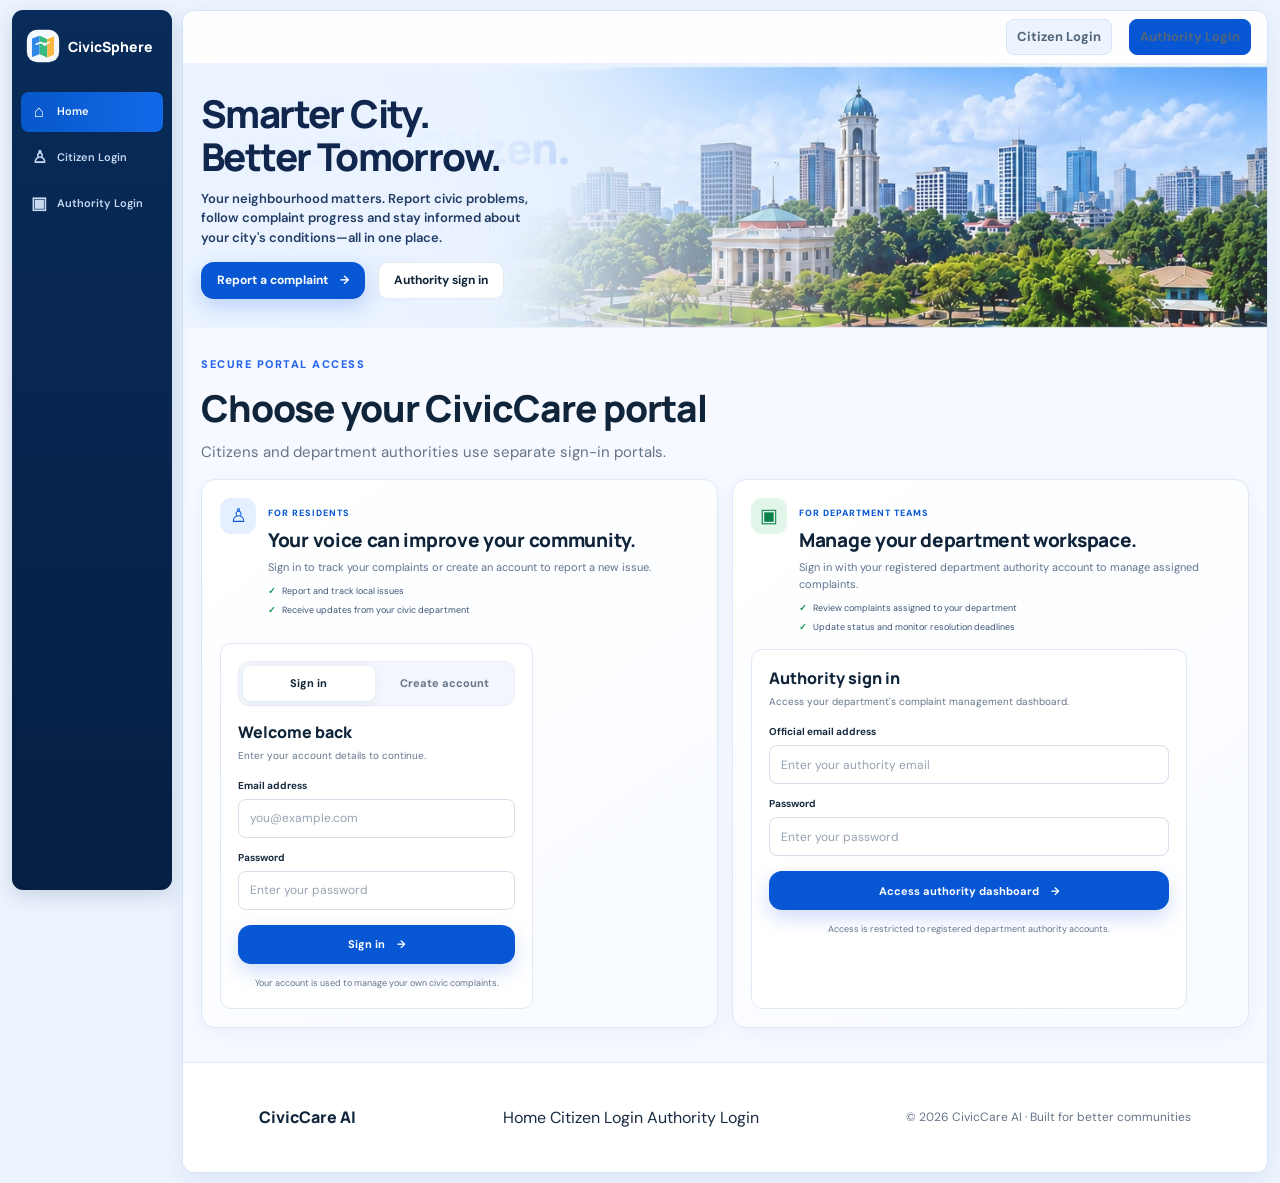
==== commit b4e98149: "Prepare CivicSphere dashboard and deployment" ====
--- a/app/frontend/authority-dashboard.html
+++ b/app/frontend/authority-dashboard.html
@@ -405,7 +405,7 @@
 
 <div class="civic-dashboard-shell authority-shell">
     <aside class="civic-sidebar" aria-label="Authority navigation">
-        <a class="civic-sidebar-brand" href="index.html"><span class="civic-logo"><img src="assets/civiccare-mark.svg" alt=""></span><span>CivicCare AI</span></a>
+        <a class="civic-sidebar-brand" href="index.html"><span class="civic-logo"><img src="assets/civiccare-mark.svg" alt=""></span><span>CivicSphere</span></a>
         <nav class="civic-sidebar-nav">
             <a class="is-active" href="#authority-home">▦ <span>Dashboard</span></a>
             <a href="#authority-complaints">▤ <span>Complaints</span></a>
@@ -423,7 +423,7 @@
         <div class="authority-brand">
             <img class="brand-mark" src="assets/civiccare-mark.svg" alt="">
             <div>
-                <h1>CivicCare AI</h1>
+                <h1>CivicSphere</h1>
                 <p>Department Authority Portal</p>
             </div>
         </div>
--- a/app/frontend/css/style.css
+++ b/app/frontend/css/style.css
@@ -4227,7 +4227,7 @@
   padding:28px 32px;
   overflow:hidden;
   background:
-    linear-gradient(90deg,rgba(244,248,255,.99) 0%,rgba(244,248,255,.94) 34%,rgba(244,248,255,.18) 72%),
+    linear-gradient(90deg,rgba(244,248,255,1) 0%,rgba(244,248,255,.99) 40%,rgba(244,248,255,.92) 52%,rgba(244,248,255,.32) 76%,rgba(244,248,255,.08) 100%),
     url("../assets/civiccare-city-hero.jpg") center 48% / cover no-repeat;
 }
 .citizen-dashboard-v2 .citizen-hero h1 {
@@ -4294,9 +4294,88 @@
 .citizen-dashboard-v2 .weather-card {
   grid-area:weather;
   margin:0;
+  border-color:#d5e5f7;
   background:
-    linear-gradient(180deg,rgba(255,255,255,.96),rgba(255,255,255,.84)),
-    url("../assets/civiccare-city-hero.jpg") center / cover no-repeat;
+    linear-gradient(180deg,rgba(248,251,255,.97) 0%,rgba(248,251,255,.92) 66%,rgba(236,245,255,.76) 100%),
+    url("../assets/civiccare-city-hero.jpg") right center / cover no-repeat;
+}
+.citizen-dashboard-v2 .weather-header {
+  padding-bottom:10px;
+  border-bottom:1px solid rgba(173,197,225,.55);
+}
+.citizen-dashboard-v2 .weather-header h2 {
+  font-size:17px;
+}
+.citizen-dashboard-v2 .weather-header #weather-location {
+  font-size:11px;
+}
+.citizen-dashboard-v2 .weather-icon {
+  display:grid;
+  width:48px;
+  height:48px;
+  place-items:center;
+  border:1px solid rgba(255,255,255,.9);
+  border-radius:50%;
+  background:rgba(255,255,255,.76);
+  box-shadow:0 5px 16px rgba(37,99,235,.12);
+  font-size:30px;
+}
+.citizen-dashboard-v2 .weather-details {
+  display:grid;
+  grid-template-columns:minmax(0,.9fr) minmax(0,1.1fr);
+  align-items:center;
+  gap:12px;
+  margin-top:12px;
+}
+.citizen-dashboard-v2 .weather-main {
+  margin:0;
+}
+.citizen-dashboard-v2 #weather-temperature {
+  color:#102a52;
+  font-size:clamp(34px,4vw,46px);
+  line-height:1;
+}
+.citizen-dashboard-v2 #weather-condition {
+  color:#314e75;
+  font-size:13px;
+}
+.citizen-dashboard-v2 .weather-metrics {
+  grid-template-columns:repeat(2,minmax(0,1fr));
+  gap:7px;
+}
+.citizen-dashboard-v2 .weather-metric {
+  gap:2px;
+  padding:7px 9px;
+  border-color:rgba(193,211,233,.75);
+  border-radius:10px;
+  background:rgba(255,255,255,.7);
+}
+.citizen-dashboard-v2 .weather-metric span {
+  color:#526987;
+  font-size:10px;
+}
+.citizen-dashboard-v2 .weather-metric span::before {
+  display:inline-grid;
+  width:18px;
+  height:18px;
+  margin-right:5px;
+  place-items:center;
+  border-radius:50%;
+  background:#eaf2ff;
+  font-size:11px;
+  vertical-align:middle;
+}
+.citizen-dashboard-v2 .weather-metric:nth-child(1) span::before { content:"🌡️"; }
+.citizen-dashboard-v2 .weather-metric:nth-child(2) span::before { content:"💧"; }
+.citizen-dashboard-v2 .weather-metric:nth-child(3) span::before { content:"🌬️"; }
+.citizen-dashboard-v2 .weather-metric:nth-child(4) span::before { content:"☔"; }
+.citizen-dashboard-v2 .weather-metric strong {
+  color:#18365d;
+  font-size:13px;
+}
+.citizen-dashboard-v2 .weather-note {
+  margin-top:10px;
+  font-size:10px;
 }
 .citizen-dashboard-v2 .citizen-overview-card {
   padding:16px;
@@ -4384,7 +4463,19 @@
   .citizen-dashboard-v2 .citizen-hero {
     min-height:210px;
     padding:20px;
-    background-position:58% center;
+    background-position:0 0,100% center;
+    background-image:
+      linear-gradient(90deg,rgba(244,248,255,1) 0%,rgba(244,248,255,.98) 58%,rgba(244,248,255,.75) 100%),
+      url("../assets/civiccare-city-hero.jpg");
+  }
+  .citizen-dashboard-v2 .weather-details {
+    grid-template-columns:1fr;
+  }
+  .citizen-dashboard-v2 .weather-main {
+    align-items:flex-start;
+  }
+  .citizen-dashboard-v2 .weather-metrics {
+    grid-template-columns:repeat(2,minmax(0,1fr));
   }
   .citizen-dashboard-v2 .dashboard-stats {
     grid-template-columns:repeat(2,minmax(0,1fr));
--- a/app/frontend/css/authority-dashboard.css
+++ b/app/frontend/css/authority-dashboard.css
@@ -424,15 +424,39 @@
   height:auto;
   margin:0 !important;
   padding:15px !important;
-  border:1px solid #dce7f8;
+  border:1px solid #d5e5f7;
   border-radius:12px;
-  background:rgba(255,255,255,.97);
+  background:
+    linear-gradient(180deg,rgba(248,251,255,.97) 0%,rgba(248,251,255,.92) 66%,rgba(236,245,255,.76) 100%),
+    url("../assets/civiccare-city-hero.jpg") right center / cover no-repeat;
   box-shadow:0 4px 14px rgba(20,60,120,.05);
 }
 
+.authority-dashboard-v2 .weather-header {
+  padding-bottom:9px;
+  border-bottom:1px solid rgba(173,197,225,.55);
+}
+
+.authority-dashboard-v2 .weather-icon {
+  display:grid;
+  width:42px;
+  height:42px;
+  place-items:center;
+  border:1px solid rgba(255,255,255,.9);
+  border-radius:50%;
+  background:rgba(255,255,255,.76);
+  box-shadow:0 5px 16px rgba(37,99,235,.12);
+  font-size:26px;
+}
+
 .authority-dashboard-v2 .weather-header h2 {
   color:#14294a;
   font:800 14px Manrope,sans-serif;
+}
+
+.authority-dashboard-v2 .weather-metric {
+  border-color:rgba(193,211,233,.75);
+  background:rgba(255,255,255,.72);
 }
 
 .authority-dashboard-v2 .weather-main > span:first-child {
